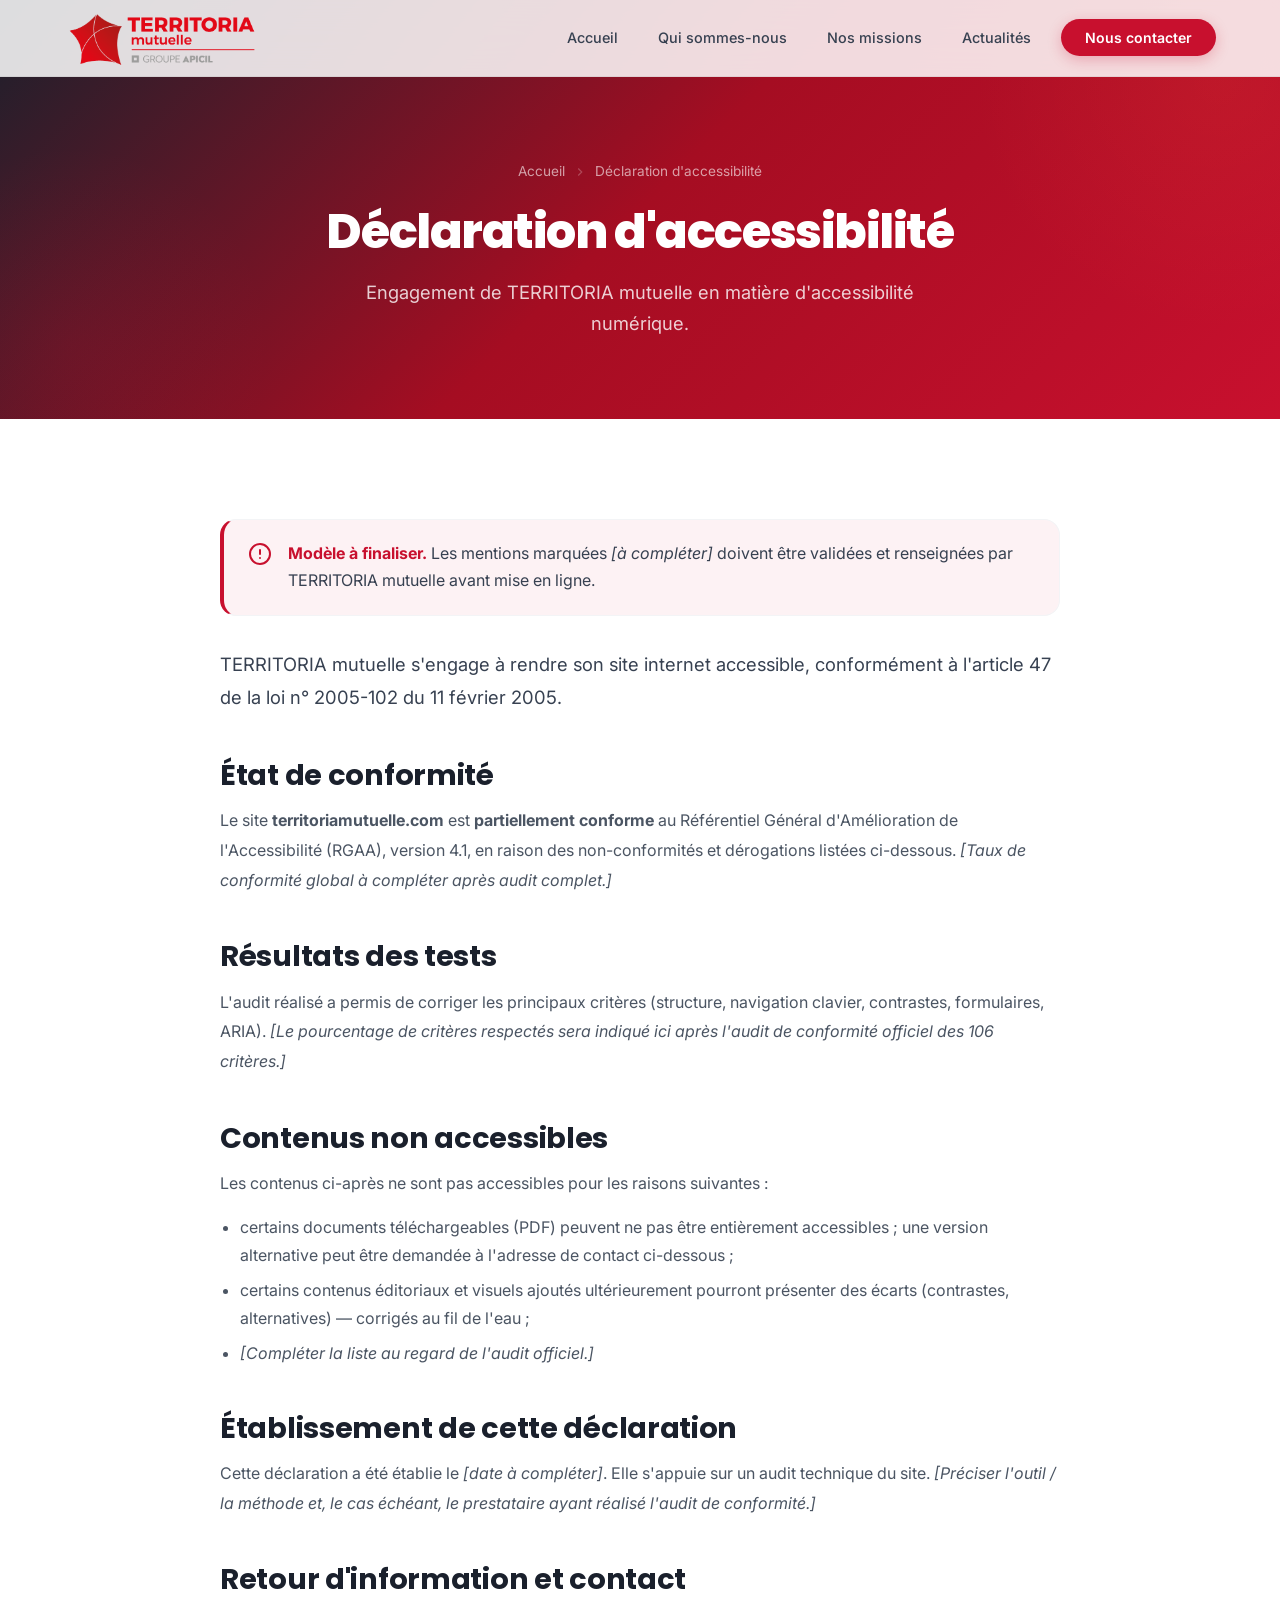
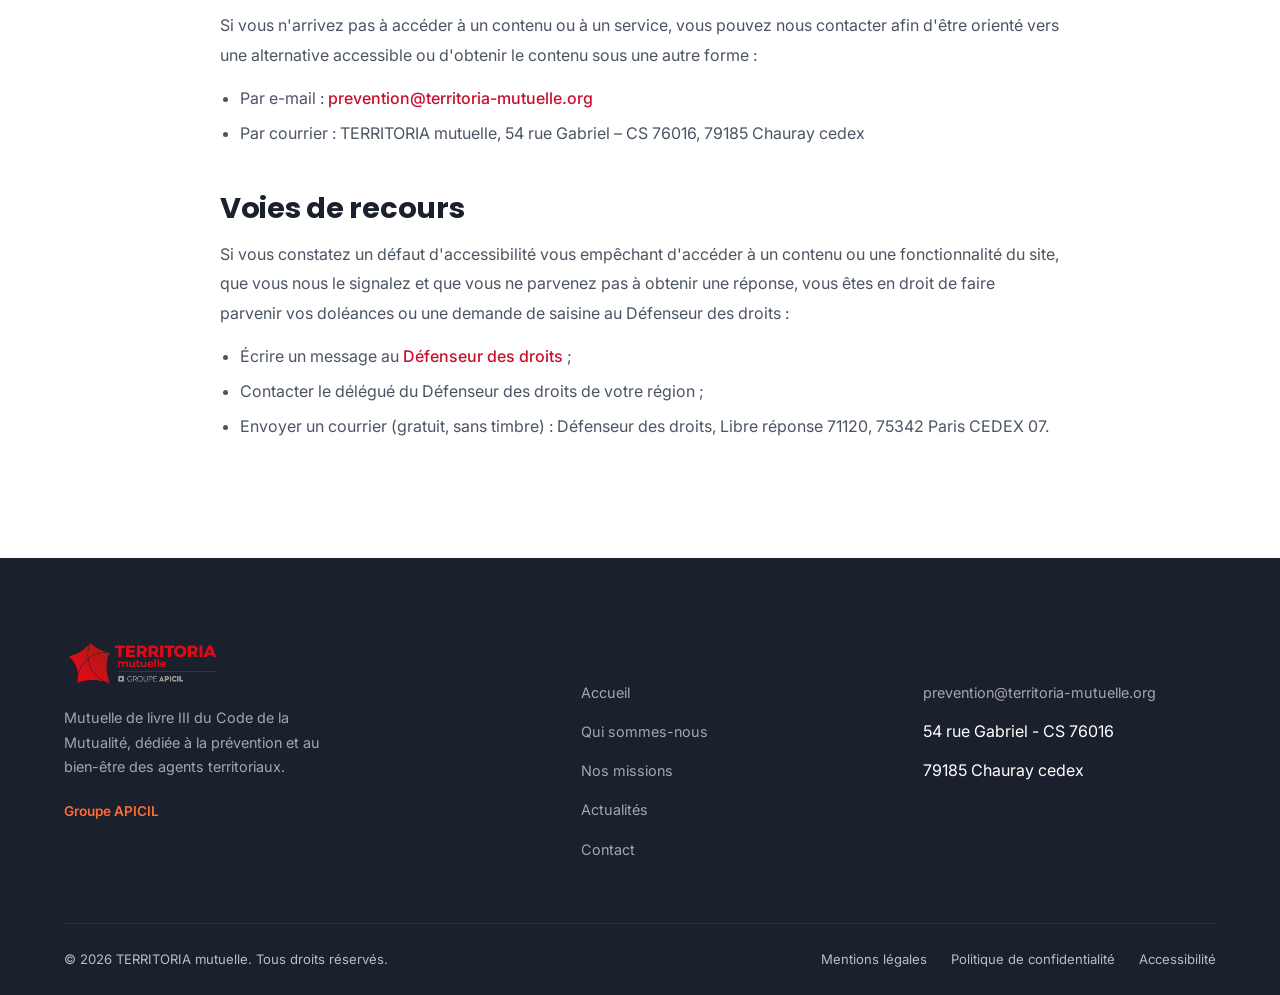
==== accessibilite.html @ b553fe21 "a11y(RGAA): mise en conformité approfondie + pages légales obligatoires - 9.1 : hiérarchie des titre" ====
<!DOCTYPE html>
<html lang="fr">
<head>
    <meta charset="UTF-8">
    <meta name="viewport" content="width=device-width, initial-scale=1.0">
    <title>D&eacute;claration d'accessibilit&eacute; | TERRITORIA mutuelle</title>
    <meta name="description" content="D&eacute;claration d'accessibilit&eacute; RGAA du site TERRITORIA mutuelle.">

    <!-- Favicon -->
    <link rel="icon" type="image/png" href="assets/img/logo.png">

    <!-- Open Graph -->
    <meta property="og:title" content="TERRITORIA mutuelle | Pr&eacute;vention et sant&eacute; pour les collectivit&eacute;s">
    <meta property="og:description" content="Accompagnement des collectivit&eacute;s territoriales en pr&eacute;vention, sant&eacute; au travail et QVCT. Groupe APICIL.">
    <meta property="og:image" content="assets/img/logo.png">
    <meta property="og:type" content="website">
    <meta property="og:locale" content="fr_FR">

    <!-- Canonical -->
    <link rel="canonical" href="https://territoriamutuelle.com/">

    <!-- Fonts -->
    <link rel="preconnect" href="https://fonts.googleapis.com">
    <link rel="preconnect" href="https://fonts.gstatic.com" crossorigin>
    <link href="https://fonts.googleapis.com/css2?family=Inter:wght@400;500;600;700&family=Poppins:wght@600;700;800&display=swap" rel="stylesheet">

    <link rel="stylesheet" href="style.css">
</head>
<body>

    <!-- Skip to content -->
    <a href="#main" class="skip-link">Aller au contenu principal</a>

    <!-- ========== HEADER ========== -->
    <header class="header" id="header">
        <div class="container">
            <a href="index.html" class="logo">
                <img src="assets/img/logo.png" alt="TERRITORIA mutuelle - Groupe APICIL">
            </a>
            <nav class="nav" id="nav" aria-label="Menu principal">
                <ul class="nav-list">
                    <li><a href="index.html" class="nav-link">Accueil</a></li>
                    <li><a href="qui-sommes-nous.html" class="nav-link">Qui sommes-nous</a></li>
                    <li class="nav-dropdown">
                        <a href="nos-missions.html" class="nav-link">Nos missions</a>
                        <ul class="nav-submenu">
                            <li><a href="action-sociale.html">Action sociale</a></li>
                            <li><a href="nos-missions.html#conventions">Convention Impulsion pr&eacute;vention</a></li>
                            <li><a href="promotion-sante.html">Promotion de la sant&eacute; et formation</a></li>
                            <li><a href="reseau-militant.html">R&eacute;seau militant</a></li>
                            <li><a href="promotion-marque.html">Promotion de la marque et partenariats</a></li>
                        </ul>
                    </li>
                    <li><a href="blog.html" class="nav-link">Actualit&eacute;s</a></li>
                    <li><a href="contact.html" class="nav-link btn-nav">Nous contacter</a></li>
                </ul>
            </nav>
            <button class="menu-toggle" id="menuToggle" aria-label="Ouvrir le menu" aria-expanded="false" aria-controls="nav">
                <span></span><span></span><span></span>
            </button>
        </div>
    </header>

    <main id="main">

    <!-- ========== PAGE HERO ========== -->
    <section class="page-hero">
        <div class="container">
            <nav class="breadcrumb" aria-label="Fil d'Ariane"><a href="index.html">Accueil</a> <svg aria-hidden="true" focusable="false" width="14" height="14" viewBox="0 0 24 24" fill="none" stroke="currentColor" stroke-width="2"><polyline points="9 18 15 12 9 6"/></svg> D&eacute;claration d'accessibilit&eacute;</nav>
            <h1>D&eacute;claration d'accessibilit&eacute;</h1>
            <p class="page-hero-subtitle">Engagement de TERRITORIA mutuelle en mati&egrave;re d'accessibilit&eacute; num&eacute;rique.</p>
        </div>
    </section>

    <section class="section section-white">
        <div class="container">
            <div class="prose reveal">
                <div class="info-banner reveal">
                    <svg aria-hidden="true" focusable="false" width="24" height="24" viewBox="0 0 24 24" fill="none" stroke="currentColor" stroke-width="2" stroke-linecap="round" stroke-linejoin="round"><circle cx="12" cy="12" r="10"/><line x1="12" y1="8" x2="12" y2="12"/><line x1="12" y1="16" x2="12.01" y2="16"/></svg>
                    <p><strong>Mod&egrave;le &agrave; finaliser.</strong> Les mentions marqu&eacute;es <em>[&agrave; compl&eacute;ter]</em> doivent &ecirc;tre valid&eacute;es et renseign&eacute;es par TERRITORIA mutuelle avant mise en ligne.</p>
                </div>
                <p class="lead">TERRITORIA mutuelle s'engage &agrave; rendre son site internet accessible, conform&eacute;ment &agrave; l'article 47 de la loi n&deg;&nbsp;2005-102 du 11&nbsp;f&eacute;vrier 2005.</p>

                <div class="prose-section">
                    <h2>&Eacute;tat de conformit&eacute;</h2>
                    <p>Le site <strong>territoriamutuelle.com</strong> est <strong>partiellement conforme</strong> au R&eacute;f&eacute;rentiel G&eacute;n&eacute;ral d'Am&eacute;lioration de l'Accessibilit&eacute; (RGAA), version&nbsp;4.1, en raison des non-conformit&eacute;s et d&eacute;rogations list&eacute;es ci-dessous. <em>[Taux de conformit&eacute; global &agrave; compl&eacute;ter apr&egrave;s audit complet.]</em></p>
                </div>

                <div class="prose-section">
                    <h2>R&eacute;sultats des tests</h2>
                    <p>L'audit r&eacute;alis&eacute; a permis de corriger les principaux crit&egrave;res (structure, navigation clavier, contrastes, formulaires, ARIA). <em>[Le pourcentage de crit&egrave;res respect&eacute;s sera indiqu&eacute; ici apr&egrave;s l'audit de conformit&eacute; officiel des 106 crit&egrave;res.]</em></p>
                </div>

                <div class="prose-section">
                    <h2>Contenus non accessibles</h2>
                    <p>Les contenus ci-apr&egrave;s ne sont pas accessibles pour les raisons suivantes&nbsp;:</p>
                    <ul>
                        <li>certains documents t&eacute;l&eacute;chargeables (PDF) peuvent ne pas &ecirc;tre enti&egrave;rement accessibles ; une version alternative peut &ecirc;tre demand&eacute;e &agrave; l'adresse de contact ci-dessous ;</li>
                        <li>certains contenus &eacute;ditoriaux et visuels ajout&eacute;s ult&eacute;rieurement pourront pr&eacute;senter des &eacute;carts (contrastes, alternatives) &mdash; corrig&eacute;s au fil de l'eau ;</li>
                        <li><em>[Compl&eacute;ter la liste au regard de l'audit officiel.]</em></li>
                    </ul>
                </div>

                <div class="prose-section">
                    <h2>&Eacute;tablissement de cette d&eacute;claration</h2>
                    <p>Cette d&eacute;claration a &eacute;t&eacute; &eacute;tablie le <em>[date &agrave; compl&eacute;ter]</em>. Elle s'appuie sur un audit technique du site. <em>[Pr&eacute;ciser l'outil / la m&eacute;thode et, le cas &eacute;ch&eacute;ant, le prestataire ayant r&eacute;alis&eacute; l'audit de conformit&eacute;.]</em></p>
                </div>

                <div class="prose-section">
                    <h2>Retour d'information et contact</h2>
                    <p>Si vous n'arrivez pas &agrave; acc&eacute;der &agrave; un contenu ou &agrave; un service, vous pouvez nous contacter afin d'&ecirc;tre orient&eacute; vers une alternative accessible ou d'obtenir le contenu sous une autre forme&nbsp;:</p>
                    <ul>
                        <li>Par e-mail&nbsp;: <a href="mailto:prevention@territoria-mutuelle.org">prevention@territoria-mutuelle.org</a></li>
                        <li>Par courrier&nbsp;: TERRITORIA mutuelle, 54 rue Gabriel &ndash; CS 76016, 79185 Chauray cedex</li>
                    </ul>
                </div>

                <div class="prose-section">
                    <h2>Voies de recours</h2>
                    <p>Si vous constatez un d&eacute;faut d'accessibilit&eacute; vous emp&ecirc;chant d'acc&eacute;der &agrave; un contenu ou une fonctionnalit&eacute; du site, que vous nous le signalez et que vous ne parvenez pas &agrave; obtenir une r&eacute;ponse, vous &ecirc;tes en droit de faire parvenir vos dol&eacute;ances ou une demande de saisine au D&eacute;fenseur des droits&nbsp;:</p>
                    <ul>
                        <li>&Eacute;crire un message au <a href="https://formulaire.defenseurdesdroits.fr/" target="_blank" rel="noopener">D&eacute;fenseur des droits</a> ;</li>
                        <li>Contacter le d&eacute;l&eacute;gu&eacute; du D&eacute;fenseur des droits de votre r&eacute;gion ;</li>
                        <li>Envoyer un courrier (gratuit, sans timbre)&nbsp;: D&eacute;fenseur des droits, Libre r&eacute;ponse 71120, 75342 Paris CEDEX 07.</li>
                    </ul>
                </div>
            </div>
        </div>
    </section>

    </main>

    <footer class="footer">
        <div class="container">
            <div class="footer-grid">
                <div class="footer-col">
                    <img src="assets/img/logo.png" alt="TERRITORIA mutuelle" class="footer-logo">
                    <p class="footer-desc">Mutuelle de livre III du Code de la Mutualit&eacute;, d&eacute;di&eacute;e &agrave; la pr&eacute;vention et au bien-&ecirc;tre des agents territoriaux.</p>
                    <p class="footer-group">Groupe APICIL</p>
                </div>
                <div class="footer-col">
                    <h2>Navigation</h2>
                    <ul>
                        <li><a href="index.html">Accueil</a></li>
                        <li><a href="qui-sommes-nous.html">Qui sommes-nous</a></li>
                        <li><a href="nos-missions.html">Nos missions</a></li>
                        <li><a href="blog.html">Actualit&eacute;s</a></li>
                        <li><a href="contact.html">Contact</a></li>
                    </ul>
                </div>
                <div class="footer-col">
                    <h2>Contact</h2>
                    <ul>
                        <li><a href="mailto:prevention@territoria-mutuelle.org">prevention@territoria-mutuelle.org</a></li>
                        <li>54 rue Gabriel - CS 76016</li>
                        <li>79185 Chauray cedex</li>
                    </ul>
                </div>
            </div>
            <div class="footer-bottom">
                <p>&copy; 2026 TERRITORIA mutuelle. Tous droits r&eacute;serv&eacute;s.</p>
                <div class="footer-legal">
                    <a href="mentions-legales.html">Mentions l&eacute;gales</a>
                    <a href="politique-confidentialite.html">Politique de confidentialit&eacute;</a>
                    <a href="accessibilite.html">Accessibilit&eacute;</a>
                </div>
            </div>
        </div>
    </footer>

    <script src="script.js"></script>
</body>
</html>
---- style.css ----
/* ============================================
   TERRITORIA Mutuelle — Premium Design System
   Version 2.0 — Refonte complète
   ============================================ */

/* ---- Reset & Base ---- */
*, *::before, *::after {
  margin: 0;
  padding: 0;
  box-sizing: border-box;
}

:root {
  /* Colors — Warm palette */
  --primary: #C8102E;
  --primary-dark: #A50D22;
  --primary-darker: #7A0A1B;
  --primary-light: #E8384F;
  --primary-glow: rgba(200, 16, 46, 0.15);

  --accent: #FF6B35;
  --accent-light: #FF9A6C;
  --accent-glow: rgba(255, 107, 53, 0.12);

  --teal: #0D9488;
  --teal-light: #5EEAD4;
  --blue: #2563EB;
  --pink: #DB2777;
  --purple: #7C3AED;
  --orange: #F97316;
  --success: #16A34A;

  --navy: #1A202C;
  --navy-light: #2D3748;
  --gray-800: #1F2937;
  --gray-700: #374151;
  --gray-600: #4B5563;
  --gray-500: #6B7280;
  --gray-400: #9CA3AF;
  --gray-300: #D1D5DB;
  --gray-200: #E5E7EB;
  --gray-100: #F3F4F6;
  --gray-50: #F9FAFB;
  --white: #FFFFFF;

  --warm-bg: #FEFCFB;
  --warm-100: #FFF7ED;
  --warm-50: #FFFBF5;

  /* Typography */
  --font-heading: 'Poppins', -apple-system, BlinkMacSystemFont, sans-serif;
  --font-body: 'Inter', -apple-system, BlinkMacSystemFont, 'Segoe UI', sans-serif;

  /* Shadows — Layered for depth */
  --shadow-xs: 0 1px 2px rgba(0,0,0,0.05);
  --shadow-sm: 0 1px 3px rgba(0,0,0,0.06), 0 1px 2px rgba(0,0,0,0.04);
  --shadow-md: 0 4px 6px -1px rgba(0,0,0,0.07), 0 2px 4px -1px rgba(0,0,0,0.04);
  --shadow-lg: 0 10px 15px -3px rgba(0,0,0,0.08), 0 4px 6px -2px rgba(0,0,0,0.04);
  --shadow-xl: 0 20px 25px -5px rgba(0,0,0,0.08), 0 10px 10px -5px rgba(0,0,0,0.03);
  --shadow-2xl: 0 25px 50px -12px rgba(0,0,0,0.15);
  --shadow-red: 0 4px 14px rgba(200,16,46,0.25);
  --shadow-red-lg: 0 10px 30px rgba(200,16,46,0.3);

  /* Borders */
  --radius-sm: 8px;
  --radius-md: 12px;
  --radius-lg: 16px;
  --radius-xl: 24px;
  --radius-2xl: 32px;
  --radius-full: 9999px;

  /* Transitions */
  --ease: cubic-bezier(0.4, 0, 0.2, 1);
  --ease-spring: cubic-bezier(0.34, 1.56, 0.64, 1);
  --duration-fast: 150ms;
  --duration: 250ms;
  --duration-slow: 400ms;
  --transition: 250ms cubic-bezier(0.4, 0, 0.2, 1);
}

html {
  scroll-behavior: smooth;
  scroll-padding-top: 80px;
}

body {
  font-family: var(--font-body);
  font-size: 16px;
  line-height: 1.7;
  color: var(--navy);
  background: var(--white);
  -webkit-font-smoothing: antialiased;
  -moz-osx-font-smoothing: grayscale;
  overflow-x: hidden;
}

img {
  max-width: 100%;
  height: auto;
  display: block;
}

a {
  color: inherit;
  text-decoration: none;
}

/* ---- Accessibility ---- */
.skip-link {
  position: absolute;
  top: -100%;
  left: 16px;
  z-index: 9999;
  padding: 12px 24px;
  background: var(--primary);
  color: var(--white);
  border-radius: var(--radius-sm);
  font-weight: 600;
  font-size: 0.9rem;
  transition: top var(--duration);
}

.skip-link:focus {
  top: 16px;
}

/* ---- Container ---- */
.container {
  max-width: 1200px;
  margin: 0 auto;
  padding: 0 24px;
}

.container-narrow {
  max-width: 800px;
  margin: 0 auto;
  padding: 0 24px;
}

.container-wide {
  max-width: 1400px;
  margin: 0 auto;
  padding: 0 24px;
}

/* ---- Typography ---- */
h1, h2, h3, h4, h5, h6 {
  font-family: var(--font-heading);
  font-weight: 700;
  line-height: 1.2;
  letter-spacing: -0.02em;
  color: var(--navy);
}

p { line-height: 1.75; }

.text-primary { color: var(--primary); }
.text-accent { color: var(--accent); }
.text-center { text-align: center; }
.text-gradient {
  background: linear-gradient(135deg, var(--primary) 0%, var(--accent) 100%);
  -webkit-background-clip: text;
  -webkit-text-fill-color: transparent;
  background-clip: text;
}

/* ============================================
   HEADER — Glassmorphism
   ============================================ */
.header {
  position: fixed;
  top: 0;
  left: 0;
  width: 100%;
  z-index: 100;
  background: rgba(255,255,255,0.85);
  backdrop-filter: blur(20px);
  -webkit-backdrop-filter: blur(20px);
  border-bottom: 1px solid rgba(0,0,0,0.06);
  transition: all var(--duration);
}

.header.scrolled {
  background: rgba(255,255,255,0.95);
  box-shadow: var(--shadow-md);
}

.header .container {
  display: flex;
  align-items: center;
  justify-content: space-between;
  height: 76px;
}

.header .logo {
  display: flex;
  align-items: center;
  flex-shrink: 0;
}

.header .logo img {
  height: 60px;
  width: auto;
  transition: transform var(--duration);
}

.header .logo:hover img {
  transform: scale(1.03);
}

.header .nav-list {
  display: flex;
  align-items: center;
  gap: 4px;
  list-style: none;
}

.header .nav-link {
  font-family: var(--font-body);
  font-size: 0.9rem;
  font-weight: 500;
  color: var(--gray-700);
  padding: 8px 18px;
  border-radius: var(--radius-sm);
  transition: all var(--duration);
  position: relative;
}

.header .nav-link:hover {
  background: var(--gray-50);
  color: var(--primary);
}

.header .nav-link.active {
  color: var(--primary);
  font-weight: 600;
}

.header .nav-link.active::after {
  content: '';
  position: absolute;
  bottom: 0;
  left: 50%;
  transform: translateX(-50%);
  width: 24px;
  height: 3px;
  background: var(--primary);
  border-radius: 3px;
}

.header .btn-nav {
  background: var(--primary);
  color: var(--white) !important;
  padding: 10px 24px;
  border-radius: var(--radius-full);
  font-weight: 600;
  font-size: 0.88rem;
  margin-left: 8px;
  transition: all var(--duration);
  box-shadow: var(--shadow-red);
}

.header .btn-nav:hover {
  background: var(--primary-dark);
  transform: translateY(-1px);
  box-shadow: var(--shadow-red-lg);
}

.header .btn-nav.active {
  background: var(--primary-dark);
}

.header .btn-nav::after {
  display: none !important;
}

/* Sous-menu déroulant "Nos missions" */
.nav-dropdown { position: relative; }

.nav-submenu {
  position: absolute;
  top: 100%;
  left: 50%;
  transform: translateX(-50%) translateY(10px);
  min-width: 280px;
  background: var(--white);
  border: 1px solid var(--gray-100);
  border-radius: var(--radius-lg);
  box-shadow: var(--shadow-lg);
  padding: 10px;
  list-style: none;
  opacity: 0;
  visibility: hidden;
  transition: opacity var(--duration), transform var(--duration), visibility var(--duration);
  z-index: 200;
}

.nav-dropdown::after {
  /* zone tampon pour éviter la fermeture au survol */
  content: '';
  position: absolute;
  top: 100%;
  left: 0;
  width: 100%;
  height: 16px;
}

.nav-dropdown:hover .nav-submenu,
.nav-dropdown:focus-within .nav-submenu {
  opacity: 1;
  visibility: visible;
  transform: translateX(-50%) translateY(6px);
}

.nav-submenu li { margin: 0; }

.nav-submenu a {
  display: block;
  padding: 11px 16px;
  border-radius: var(--radius-sm);
  font-size: 0.9rem;
  font-weight: 500;
  color: var(--gray-700);
  white-space: nowrap;
  transition: all var(--duration);
}

.nav-submenu a:hover {
  background: var(--gray-50);
  color: var(--primary);
}

/* Burger Menu */
.header .menu-toggle {
  display: none;
  flex-direction: column;
  justify-content: center;
  gap: 6px;
  width: 44px;
  height: 44px;
  background: none;
  border: none;
  cursor: pointer;
  padding: 10px;
  border-radius: var(--radius-sm);
  transition: background var(--duration);
  z-index: 110;
}

.header .menu-toggle:hover {
  background: var(--gray-50);
}

.header .menu-toggle span {
  display: block;
  width: 22px;
  height: 2px;
  background: var(--navy);
  border-radius: 2px;
  transition: all 300ms var(--ease);
  transform-origin: center;
}

.header .menu-toggle.open span:nth-child(1) {
  transform: translateY(8px) rotate(45deg);
}

.header .menu-toggle.open span:nth-child(2) {
  opacity: 0;
  transform: scaleX(0);
}

.header .menu-toggle.open span:nth-child(3) {
  transform: translateY(-8px) rotate(-45deg);
}

/* ============================================
   HERO — Premium with depth
   ============================================ */
.hero {
  position: relative;
  min-height: 100vh;
  display: flex;
  align-items: center;
  justify-content: center;
  overflow: hidden;
  background: var(--navy);
}

.hero-bg {
  position: absolute;
  inset: 0;
  z-index: 0;
}

.hero-bg img {
  width: 100%;
  height: 100%;
  object-fit: cover;
  opacity: 0.35;
}

.hero-overlay {
  position: absolute;
  inset: 0;
  background: linear-gradient(135deg,
    rgba(26,32,44,0.94) 0%,
    rgba(122,10,27,0.86) 50%,
    rgba(200,16,46,0.80) 100%);
  z-index: 1;
}

/* Grain texture */
.hero::after {
  content: '';
  position: absolute;
  inset: 0;
  z-index: 2;
  opacity: 0.03;
  background-image: url("data:image/svg+xml,%3Csvg viewBox='0 0 256 256' xmlns='http://www.w3.org/2000/svg'%3E%3Cfilter id='noise'%3E%3CfeTurbulence type='fractalNoise' baseFrequency='0.9' numOctaves='4' stitchTiles='stitch'/%3E%3C/filter%3E%3Crect width='100%25' height='100%25' filter='url(%23noise)'/%3E%3C/svg%3E");
  pointer-events: none;
}

/* Floating shapes */
.hero-shape {
  position: absolute;
  border-radius: 50%;
  pointer-events: none;
  z-index: 1;
}

.hero-shape-1 {
  top: 10%;
  right: 5%;
  width: 400px;
  height: 400px;
  background: radial-gradient(circle, rgba(255,107,53,0.12) 0%, transparent 70%);
  animation: float-slow 8s ease-in-out infinite;
}

.hero-shape-2 {
  bottom: 10%;
  left: -5%;
  width: 500px;
  height: 500px;
  background: radial-gradient(circle, rgba(200,16,46,0.1) 0%, transparent 70%);
  animation: float-slow 10s ease-in-out infinite reverse;
}

@keyframes float-slow {
  0%, 100% { transform: translate(0, 0); }
  50% { transform: translate(20px, -20px); }
}

.hero-content {
  position: relative;
  z-index: 3;
  max-width: 850px;
  text-align: center;
  padding: 140px 24px 100px;
  color: var(--white);
}

.hero-badge {
  display: inline-flex;
  align-items: center;
  gap: 8px;
  padding: 8px 20px;
  background: rgba(255,255,255,0.08);
  border: 1px solid rgba(255,255,255,0.15);
  border-radius: var(--radius-full);
  font-size: 0.85rem;
  font-weight: 500;
  letter-spacing: 0.02em;
  margin-bottom: 32px;
  backdrop-filter: blur(8px);
  animation: fadeInDown 0.8s ease 0.2s both;
}

.hero-badge-dot {
  width: 8px;
  height: 8px;
  background: var(--accent);
  border-radius: 50%;
  animation: pulse-dot 2s ease-in-out infinite;
}

@keyframes pulse-dot {
  0%, 100% { opacity: 1; transform: scale(1); }
  50% { opacity: 0.5; transform: scale(1.3); }
}

.hero-title {
  font-family: var(--font-heading);
  font-size: clamp(2.4rem, 5.8vw, 3.7rem);
  font-weight: 800;
  line-height: 1.12;
  margin-bottom: 24px;
  letter-spacing: -0.03em;
  color: var(--white);
  text-shadow: 0 2px 24px rgba(0,0,0,0.45);
  animation: fadeInUp 0.8s ease 0.4s both;
}

.hero-title .highlight {
  background: linear-gradient(135deg, var(--accent) 0%, var(--accent-light) 100%);
  -webkit-background-clip: text;
  -webkit-text-fill-color: transparent;
  background-clip: text;
  /* halo de lisibilit&eacute; pour le texte en d&eacute;grad&eacute; sur fond clair */
  filter: drop-shadow(0 2px 14px rgba(0,0,0,0.4));
}

.hero-subtitle {
  font-size: clamp(1rem, 2vw, 1.2rem);
  line-height: 1.8;
  opacity: 0.85;
  max-width: 640px;
  margin: 0 auto 40px;
  font-weight: 400;
  animation: fadeInUp 0.8s ease 0.6s both;
}

.hero-ctas {
  display: flex;
  gap: 16px;
  justify-content: center;
  flex-wrap: wrap;
  animation: fadeInUp 0.8s ease 0.8s both;
}

.hero-scroll {
  position: absolute;
  bottom: 32px;
  left: 50%;
  transform: translateX(-50%);
  z-index: 3;
  display: flex;
  flex-direction: column;
  align-items: center;
  gap: 8px;
  color: rgba(255,255,255,0.4);
  font-size: 0.75rem;
  font-weight: 500;
  letter-spacing: 0.1em;
  text-transform: uppercase;
  animation: fadeInUp 0.8s ease 1.2s both;
}

.hero-scroll-line {
  width: 1px;
  height: 40px;
  background: linear-gradient(to bottom, rgba(255,255,255,0.4), transparent);
  animation: scroll-line 2s ease-in-out infinite;
}

@keyframes scroll-line {
  0% { transform: scaleY(0); transform-origin: top; }
  50% { transform: scaleY(1); transform-origin: top; }
  51% { transform-origin: bottom; }
  100% { transform: scaleY(0); transform-origin: bottom; }
}

/* Entry animations */
@keyframes fadeInUp {
  from { opacity: 0; transform: translateY(30px); }
  to { opacity: 1; transform: translateY(0); }
}

@keyframes fadeInDown {
  from { opacity: 0; transform: translateY(-20px); }
  to { opacity: 1; transform: translateY(0); }
}

/* ============================================
   BUTTONS — Premium
   ============================================ */
.btn {
  display: inline-flex;
  align-items: center;
  justify-content: center;
  gap: 8px;
  padding: 14px 32px;
  font-family: var(--font-body);
  font-size: 0.95rem;
  font-weight: 600;
  border-radius: var(--radius-full);
  border: 2px solid transparent;
  cursor: pointer;
  transition: all var(--duration) var(--ease);
  white-space: nowrap;
  text-decoration: none;
  position: relative;
  overflow: hidden;
}

.btn-primary {
  background: var(--primary);
  color: var(--white);
  border-color: var(--primary);
  box-shadow: var(--shadow-red);
}

.btn-primary:hover {
  background: var(--primary-dark);
  border-color: var(--primary-dark);
  transform: translateY(-2px);
  box-shadow: var(--shadow-red-lg);
}

.btn-white {
  background: var(--white);
  color: var(--primary);
  border-color: var(--white);
}

.btn-white:hover {
  background: var(--gray-50);
  transform: translateY(-2px);
  box-shadow: var(--shadow-xl);
}

.btn-outline-white {
  background: transparent;
  color: var(--white);
  border-color: rgba(255,255,255,0.3);
}

.btn-outline-white:hover {
  background: rgba(255,255,255,0.1);
  border-color: rgba(255,255,255,0.6);
  transform: translateY(-2px);
}

.btn-outline {
  background: transparent;
  color: var(--gray-700);
  border-color: var(--gray-300);
}

.btn-outline:hover {
  border-color: var(--primary);
  color: var(--primary);
  background: rgba(200,16,46,0.04);
}

.btn-lg {
  padding: 16px 36px;
  font-size: 1rem;
}

.btn-sm {
  padding: 10px 22px;
  font-size: 0.85rem;
}

.btn-icon {
  width: 20px;
  height: 20px;
  transition: transform var(--duration);
}

.btn:hover .btn-icon {
  transform: translateX(3px);
}

/* ============================================
   SECTIONS — Base
   ============================================ */
.section {
  padding: 100px 0;
}

.section-sm { padding: 72px 0; }
.section-lg { padding: 120px 0; }

.section-white { background: var(--white); }
.section-light { background: var(--gray-50); }
.section-warm { background: var(--warm-50); }
.section-dark {
  background: linear-gradient(135deg, var(--navy) 0%, var(--gray-800) 100%);
  color: var(--white);
}

.section-header {
  text-align: center;
  max-width: 700px;
  margin: 0 auto 64px;
}

.section-tag {
  display: inline-flex;
  align-items: center;
  gap: 6px;
  padding: 6px 18px;
  background: rgba(200,16,46,0.06);
  color: var(--primary);
  font-family: var(--font-body);
  font-size: 0.8rem;
  font-weight: 600;
  letter-spacing: 0.06em;
  text-transform: uppercase;
  border-radius: var(--radius-full);
  margin-bottom: 16px;
}

.section-tag-light {
  background: rgba(255,255,255,0.1);
  color: rgba(255,255,255,0.9);
}

.section-title {
  font-size: clamp(1.75rem, 4vw, 2.5rem);
  font-weight: 700;
  letter-spacing: -0.02em;
  margin-bottom: 16px;
}

.section-title-light { color: var(--white); }

.section-subtitle {
  font-size: 1.1rem;
  color: var(--gray-500);
  line-height: 1.75;
  font-weight: 400;
}

.section-subtitle-light { color: rgba(255,255,255,0.7); }

/* ============================================
   STATS BAR — Animated Counters
   ============================================ */
.stats-section {
  position: relative;
  z-index: 10;
  margin-top: -60px;
}

.stats-container {
  background: var(--white);
  border-radius: var(--radius-xl);
  padding: 48px 40px;
  box-shadow: var(--shadow-2xl);
  border: 1px solid var(--gray-100);
}

.stats-grid {
  display: grid;
  grid-template-columns: repeat(4, 1fr);
  gap: 32px;
}

.stat-item {
  text-align: center;
  position: relative;
}

.stat-item:not(:last-child)::after {
  content: '';
  position: absolute;
  right: -16px;
  top: 50%;
  transform: translateY(-50%);
  width: 1px;
  height: 60%;
  background: var(--gray-200);
}

.stat-number {
  font-family: var(--font-heading);
  font-size: clamp(2rem, 3.5vw, 2.8rem);
  font-weight: 800;
  color: var(--primary);
  letter-spacing: -0.03em;
  line-height: 1;
  margin-bottom: 8px;
}

.stat-label {
  font-size: 0.88rem;
  color: var(--gray-500);
  font-weight: 500;
  line-height: 1.4;
}

/* ============================================
   FEATURE CARDS — Axes d'action
   ============================================ */
.cards-grid {
  display: grid;
  grid-template-columns: repeat(3, 1fr);
  gap: 24px;
}

.cards-grid-5 {
  grid-template-columns: repeat(3, 1fr);
}

.feature-card {
  background: var(--white);
  border: 1px solid var(--gray-100);
  border-radius: var(--radius-lg);
  padding: 38px 30px 30px;
  transition: transform var(--duration-slow) var(--ease),
              box-shadow var(--duration-slow) var(--ease),
              border-color var(--duration-slow);
  cursor: default;
  position: relative;
  overflow: hidden;
  display: flex;
  flex-direction: column;
}

/* Top accent bar (brand red) — grows on hover */
.feature-card::before {
  content: '';
  position: absolute;
  top: 0;
  left: 0;
  height: 3px;
  width: 0;
  background: linear-gradient(90deg, var(--primary) 0%, var(--accent) 100%);
  transition: width var(--duration-slow) var(--ease);
  z-index: 2;
}

/* Large editorial index watermark (01–05) */
.feature-card::after {
  content: attr(data-index);
  position: absolute;
  top: 14px;
  right: 22px;
  font-family: var(--font-heading);
  font-size: 3.6rem;
  font-weight: 800;
  line-height: 1;
  letter-spacing: -0.04em;
  color: var(--gray-100);
  transition: color var(--duration-slow);
  pointer-events: none;
  z-index: 0;
}

.feature-card > * { position: relative; z-index: 1; }

.feature-card:hover {
  transform: translateY(-6px);
  box-shadow: var(--shadow-xl);
  border-color: rgba(200,16,46,0.18);
}

.feature-card:hover::before { width: 100%; }
.feature-card:hover::after { color: rgba(200,16,46,0.07); }

.feature-card-icon {
  width: 54px;
  height: 54px;
  display: flex;
  align-items: center;
  justify-content: center;
  border-radius: 14px;
  margin-bottom: 22px;
  background: rgba(200,16,46,0.08);
  color: var(--primary);
  transition: background var(--duration), color var(--duration), transform var(--duration);
}

.feature-card:hover .feature-card-icon {
  background: var(--primary);
  color: var(--white);
  transform: translateY(-2px);
}

.feature-card h3 {
  font-size: 1.12rem;
  font-weight: 700;
  margin-bottom: 10px;
  color: var(--navy);
}

.feature-card p {
  font-size: 0.92rem;
  color: var(--gray-500);
  line-height: 1.65;
  margin-bottom: 18px;
  flex-grow: 1;
}

.feature-card-link {
  display: inline-flex;
  align-items: center;
  gap: 6px;
  font-size: 0.88rem;
  font-weight: 600;
  color: var(--primary);
  margin-top: auto;
  transition: gap var(--duration), color var(--duration);
}

.feature-card-link:hover {
  gap: 12px;
  color: var(--primary-dark);
}

/* ============================================
   ABOUT SECTION — Split Layout
   ============================================ */
.about-split {
  display: grid;
  grid-template-columns: 1fr 1fr;
  gap: 64px;
  align-items: center;
}

.about-content h2 {
  font-size: clamp(1.5rem, 3vw, 2rem);
  margin-bottom: 20px;
}

.about-content p {
  font-size: 1.02rem;
  color: var(--gray-600);
  line-height: 1.8;
  margin-bottom: 16px;
}

.about-link {
  display: inline-flex;
  align-items: center;
  gap: 6px;
  margin-top: 8px;
  font-weight: 600;
  color: var(--primary);
  transition: gap var(--duration), color var(--duration);
}

.about-link:hover {
  color: var(--primary-dark);
  gap: 12px;
}

.about-features {
  display: grid;
  grid-template-columns: 1fr 1fr;
  gap: 20px;
  margin-top: 32px;
}

.about-feature {
  display: flex;
  align-items: flex-start;
  gap: 12px;
}

.about-feature-icon {
  flex-shrink: 0;
  width: 40px;
  height: 40px;
  background: rgba(200,16,46,0.08);
  color: var(--primary);
  border-radius: var(--radius-sm);
  display: flex;
  align-items: center;
  justify-content: center;
}

.about-feature h4 {
  font-size: 0.92rem;
  font-weight: 700;
  margin-bottom: 4px;
}

.about-feature p {
  font-size: 0.82rem;
  color: var(--gray-500);
  line-height: 1.5;
  margin-bottom: 0;
}

.about-image {
  position: relative;
  border-radius: var(--radius-xl);
  overflow: hidden;
  box-shadow: var(--shadow-2xl);
}

.about-image img {
  width: 100%;
  height: 480px;
  object-fit: cover;
}

.about-image::after {
  content: '';
  position: absolute;
  inset: 0;
  background: linear-gradient(135deg, rgba(200,16,46,0.1) 0%, transparent 60%);
  pointer-events: none;
}

/* Floating stat card on image */
.about-float-card {
  position: absolute;
  bottom: 24px;
  left: 24px;
  background: rgba(255,255,255,0.95);
  backdrop-filter: blur(12px);
  border-radius: var(--radius-md);
  padding: 20px 24px;
  box-shadow: var(--shadow-lg);
  display: flex;
  align-items: center;
  gap: 16px;
}

.about-float-card .stat-number {
  font-size: 1.8rem;
  margin-bottom: 0;
}

.about-float-card .stat-label {
  font-size: 0.82rem;
}

/* ============================================
   VALUES — Pourquoi nous
   ============================================ */
.values-grid {
  display: grid;
  grid-template-columns: repeat(4, 1fr);
  gap: 24px;
}

.value-card {
  text-align: center;
  padding: 40px 24px;
  background: var(--white);
  border-radius: var(--radius-lg);
  border: 1px solid var(--gray-100);
  transition: all var(--duration-slow) var(--ease);
  position: relative;
}

.value-card::before {
  content: '';
  position: absolute;
  inset: 0;
  border-radius: var(--radius-lg);
  background: linear-gradient(135deg, var(--primary-glow) 0%, transparent 100%);
  opacity: 0;
  transition: opacity var(--duration-slow);
}

.value-card:hover {
  transform: translateY(-6px);
  box-shadow: var(--shadow-xl);
  border-color: transparent;
}

.value-card:hover::before {
  opacity: 1;
}

.value-card-icon {
  position: relative;
  width: 64px;
  height: 64px;
  background: var(--gray-50);
  border-radius: var(--radius-md);
  display: flex;
  align-items: center;
  justify-content: center;
  margin: 0 auto 20px;
  color: var(--primary);
  transition: all var(--duration-slow);
}

.value-card:hover .value-card-icon {
  background: var(--primary);
  color: var(--white);
  transform: scale(1.1) rotate(-5deg);
}

.value-card h3 {
  position: relative;
  font-size: 1.1rem;
  font-weight: 700;
  margin-bottom: 10px;
}

.value-card p {
  position: relative;
  font-size: 0.9rem;
  color: var(--gray-500);
  line-height: 1.65;
}

/* ============================================
   TESTIMONIALS
   ============================================ */
.testimonials-grid {
  display: grid;
  grid-template-columns: repeat(3, 1fr);
  gap: 28px;
}

.testimonial-card {
  background: var(--white);
  border-radius: var(--radius-lg);
  padding: 36px;
  box-shadow: var(--shadow-md);
  border: 1px solid var(--gray-100);
  position: relative;
  transition: all var(--duration-slow);
}

.testimonial-card:hover {
  transform: translateY(-4px);
  box-shadow: var(--shadow-xl);
}

.testimonial-card::before {
  content: '\201C';
  position: absolute;
  top: 20px;
  right: 24px;
  font-size: 4rem;
  color: var(--primary);
  opacity: 0.08;
  font-family: Georgia, serif;
  line-height: 1;
}

.testimonial-stars {
  display: flex;
  gap: 2px;
  margin-bottom: 16px;
  color: #FBBF24;
}

.testimonial-text {
  font-size: 0.95rem;
  color: var(--gray-600);
  line-height: 1.75;
  margin-bottom: 24px;
  font-style: italic;
}

.testimonial-author {
  display: flex;
  align-items: center;
  gap: 12px;
}

.testimonial-avatar {
  width: 48px;
  height: 48px;
  border-radius: 50%;
  background: linear-gradient(135deg, var(--primary-glow), var(--accent-glow));
  display: flex;
  align-items: center;
  justify-content: center;
  font-weight: 700;
  font-size: 1rem;
  color: var(--primary);
}

.testimonial-name {
  font-weight: 700;
  font-size: 0.92rem;
  color: var(--navy);
}

.testimonial-role {
  font-size: 0.82rem;
  color: var(--gray-500);
}

/* ============================================
   PARTNERS
   ============================================ */
.partners-row {
  display: flex;
  align-items: center;
  justify-content: center;
  gap: 48px;
  flex-wrap: wrap;
  padding: 40px 0;
}

.partner-logo {
  height: 40px;
  opacity: 0.35;
  filter: grayscale(100%);
  transition: all var(--duration);
}

.partner-logo:hover {
  opacity: 0.7;
  filter: grayscale(0%);
}

/* ============================================
   CTA BANNER — Premium
   ============================================ */
.cta-banner {
  background: linear-gradient(135deg, var(--primary) 0%, var(--primary-darker) 60%, var(--navy) 100%);
  padding: 80px 0;
  text-align: center;
  position: relative;
  overflow: hidden;
}

.cta-banner::before {
  content: '';
  position: absolute;
  top: -50%;
  right: -20%;
  width: 600px;
  height: 600px;
  background: radial-gradient(circle, rgba(255,107,53,0.15) 0%, transparent 70%);
  border-radius: 50%;
  pointer-events: none;
}

.cta-banner::after {
  content: '';
  position: absolute;
  bottom: -30%;
  left: -10%;
  width: 400px;
  height: 400px;
  background: radial-gradient(circle, rgba(255,255,255,0.04) 0%, transparent 70%);
  border-radius: 50%;
  pointer-events: none;
}

.cta-banner h2 {
  font-size: clamp(1.4rem, 3.5vw, 2rem);
  font-weight: 700;
  color: var(--white);
  margin-bottom: 16px;
  position: relative;
  z-index: 1;
}

.cta-banner p {
  font-size: 1.1rem;
  color: rgba(255,255,255,0.8);
  margin-bottom: 32px;
  max-width: 600px;
  margin-left: auto;
  margin-right: auto;
  position: relative;
  z-index: 1;
  line-height: 1.7;
}

.cta-banner .btn {
  position: relative;
  z-index: 1;
}

/* ============================================
   FOOTER — Rich Premium
   ============================================ */
.footer {
  background: var(--navy);
  color: var(--white);
  padding: 80px 0 0;
}

.footer-grid {
  display: grid;
  grid-template-columns: 1.6fr 1fr 1fr;
  gap: 48px;
  padding-bottom: 48px;
  border-bottom: 1px solid rgba(255,255,255,0.08);
}

.footer-logo {
  height: 48px;
  width: auto;
  margin-bottom: 20px;
}

.footer-desc {
  font-size: 0.9rem;
  opacity: 0.6;
  line-height: 1.7;
  margin-bottom: 20px;
  max-width: 280px;
}

.footer-group {
  font-size: 0.85rem;
  color: var(--accent);
  font-weight: 600;
}

.footer-socials {
  display: flex;
  gap: 10px;
  margin-top: 20px;
}

.footer-social-link {
  width: 40px;
  height: 40px;
  display: flex;
  align-items: center;
  justify-content: center;
  border-radius: 50%;
  background: rgba(255,255,255,0.06);
  color: rgba(255,255,255,0.5);
  transition: all var(--duration);
}

.footer-social-link:hover {
  background: var(--primary);
  color: var(--white);
  transform: translateY(-3px);
}

.footer-col h2 {
  font-family: var(--font-heading);
  font-size: 0.85rem;
  font-weight: 700;
  text-transform: uppercase;
  letter-spacing: 0.08em;
  opacity: 0.4;
  margin-bottom: 24px;
}

.footer-col ul {
  list-style: none;
}

.footer-col li {
  margin-bottom: 12px;
}

.footer-col a {
  font-size: 0.9rem;
  opacity: 0.6;
  transition: all var(--duration);
}

.footer-col a:hover {
  opacity: 1;
  color: var(--accent);
  padding-left: 4px;
}

.footer-newsletter {
  margin-top: 4px;
}

.footer-newsletter p {
  font-size: 0.88rem;
  opacity: 0.6;
  line-height: 1.6;
  margin-bottom: 16px;
}

.footer-newsletter-form {
  display: flex;
  gap: 8px;
}

.footer-newsletter-input {
  flex: 1;
  padding: 10px 16px;
  background: rgba(255,255,255,0.06);
  border: 1px solid rgba(255,255,255,0.12);
  border-radius: var(--radius-sm);
  color: var(--white);
  font-family: var(--font-body);
  font-size: 0.88rem;
  outline: none;
  transition: all var(--duration);
}

.footer-newsletter-input::placeholder {
  color: rgba(255,255,255,0.3);
}

.footer-newsletter-input:focus {
  border-color: var(--primary);
  background: rgba(255,255,255,0.1);
}

.footer-newsletter-btn {
  padding: 10px 20px;
  background: var(--primary);
  color: var(--white);
  border: none;
  border-radius: var(--radius-sm);
  font-family: var(--font-body);
  font-weight: 600;
  font-size: 0.85rem;
  cursor: pointer;
  transition: all var(--duration);
  white-space: nowrap;
}

.footer-newsletter-btn:hover {
  background: var(--primary-light);
  transform: translateY(-1px);
}

.footer-bottom {
  display: flex;
  align-items: center;
  justify-content: space-between;
  padding: 24px 0;
  flex-wrap: wrap;
  gap: 16px;
}

.footer-bottom p {
  font-size: 0.82rem;
  opacity: 0.7;
}

.footer-legal {
  display: flex;
  gap: 24px;
}

.footer-legal a {
  font-size: 0.82rem;
  opacity: 0.7;
  transition: opacity var(--duration);
}

.footer-legal a:hover {
  opacity: 1;
}

/* ============================================
   PAGE HERO — Inner pages
   ============================================ */
.page-hero {
  padding: 160px 0 80px;
  background: linear-gradient(135deg, var(--navy) 0%, var(--primary-dark) 50%, var(--primary) 100%);
  color: var(--white);
  text-align: center;
  position: relative;
  overflow: hidden;
}

.page-hero::before {
  content: '';
  position: absolute;
  top: -40%;
  right: -15%;
  width: 500px;
  height: 500px;
  background: radial-gradient(circle, rgba(255,107,53,0.1) 0%, transparent 70%);
  border-radius: 50%;
  pointer-events: none;
}

.page-hero::after {
  content: '';
  position: absolute;
  bottom: -30%;
  left: -10%;
  width: 400px;
  height: 400px;
  background: radial-gradient(circle, rgba(200,16,46,0.12) 0%, transparent 70%);
  border-radius: 50%;
  pointer-events: none;
}

.page-hero .breadcrumb {
  display: flex;
  align-items: center;
  justify-content: center;
  gap: 8px;
  font-size: 0.85rem;
  opacity: 0.6;
  margin-bottom: 20px;
  position: relative;
  z-index: 1;
}

.page-hero .breadcrumb a:hover {
  opacity: 1;
  text-decoration: underline;
}

.page-hero .breadcrumb svg {
  width: 14px;
  height: 14px;
  opacity: 0.4;
}

.page-hero h1 {
  font-size: clamp(2rem, 5vw, 3rem);
  font-weight: 800;
  color: var(--white);
  margin-bottom: 16px;
  position: relative;
  z-index: 1;
  letter-spacing: -0.03em;
}

.page-hero p,
.page-hero-subtitle {
  font-size: 1.15rem;
  opacity: 0.8;
  max-width: 600px;
  margin: 0 auto;
  position: relative;
  z-index: 1;
  font-weight: 400;
  line-height: 1.7;
}

/* ============================================
   ABOUT / IDENTITY (inner page)
   ============================================ */
.about-grid {
  display: grid;
  grid-template-columns: 1.2fr 0.8fr;
  gap: 48px;
  align-items: start;
}

.about-text p {
  font-size: 1.02rem;
  line-height: 1.85;
  margin-bottom: 20px;
  color: var(--gray-600);
}

.about-card {
  background: var(--white);
  border-radius: var(--radius-xl);
  padding: 36px 28px;
  border: 1px solid var(--gray-100);
  box-shadow: var(--shadow-lg);
  position: relative;
  overflow: hidden;
}

.about-card::before {
  content: '';
  position: absolute;
  top: 0;
  left: 0;
  bottom: 0;
  width: 4px;
  background: linear-gradient(to bottom, var(--primary), var(--accent));
}

.about-card-item {
  display: flex;
  align-items: flex-start;
  gap: 16px;
  margin-bottom: 24px;
}

.about-card-item:last-child { margin-bottom: 0; }

.about-card-icon {
  flex-shrink: 0;
  width: 46px;
  height: 46px;
  background: linear-gradient(135deg, var(--primary), var(--primary-dark));
  color: var(--white);
  border-radius: var(--radius-sm);
  display: flex;
  align-items: center;
  justify-content: center;
  box-shadow: var(--shadow-red);
}

.about-card-text h4 {
  font-size: 0.95rem;
  font-weight: 700;
  margin-bottom: 4px;
}

.about-card-text p {
  font-size: 0.85rem;
  color: var(--gray-500);
  line-height: 1.55;
  margin-bottom: 0;
}

/* ============================================
   QUOTE / RAISON D'ETRE
   ============================================ */
.quote-box {
  background: var(--white);
  border-radius: var(--radius-xl);
  padding: 56px 48px;
  text-align: center;
  max-width: 800px;
  margin: 0 auto 56px;
  box-shadow: var(--shadow-lg);
  border: 1px solid var(--gray-100);
  position: relative;
  overflow: hidden;
}

.quote-box::before {
  content: '\201C';
  position: absolute;
  top: 12px;
  left: 28px;
  font-size: 6rem;
  background: linear-gradient(135deg, var(--primary), var(--accent));
  -webkit-background-clip: text;
  -webkit-text-fill-color: transparent;
  opacity: 0.12;
  font-family: Georgia, serif;
  line-height: 1;
}

.quote-box blockquote {
  font-family: var(--font-heading);
  font-size: 1.4rem;
  font-weight: 600;
  color: var(--navy);
  line-height: 1.6;
  font-style: italic;
  margin-bottom: 16px;
  position: relative;
}

.quote-attribution {
  font-size: 0.92rem;
  color: var(--gray-500);
  font-weight: 500;
}

/* Values grid 3 cols */
.values-grid-3 {
  display: grid;
  grid-template-columns: repeat(3, 1fr);
  gap: 24px;
}

/* ============================================
   KEY FIGURES (inner pages)
   ============================================ */
.figures-grid-inner {
  display: grid;
  grid-template-columns: repeat(3, 1fr);
  gap: 24px;
}

.figure-item-inner {
  text-align: center;
  padding: 44px 24px;
  background: var(--white);
  border-radius: var(--radius-xl);
  border: 1px solid var(--gray-100);
  box-shadow: var(--shadow-sm);
  transition: all var(--duration-slow);
}

.figure-item-inner:hover {
  transform: translateY(-6px);
  box-shadow: var(--shadow-xl);
  border-color: transparent;
}

.figure-number-inner {
  font-family: var(--font-heading);
  font-size: clamp(2rem, 4vw, 3rem);
  font-weight: 800;
  color: var(--primary);
  line-height: 1;
  margin-bottom: 10px;
  letter-spacing: -0.03em;
}

.figure-label-inner {
  font-size: 0.92rem;
  color: var(--gray-500);
  font-weight: 500;
}

/* ============================================
   ACCORDION — Premium
   ============================================ */
.accordion {
  max-width: 800px;
  margin: 0 auto;
}

.accordion-item {
  background: var(--white);
  border-radius: var(--radius-md);
  margin-bottom: 12px;
  border: 1px solid var(--gray-100);
  overflow: hidden;
  transition: all var(--duration);
}

.accordion-item:hover {
  border-color: var(--gray-300);
}

.accordion-item.active,
.accordion-item.open {
  border-color: var(--primary);
  box-shadow: var(--shadow-md);
}

.accordion-header,
.accordion-trigger {
  display: flex;
  align-items: center;
  justify-content: space-between;
  padding: 20px 24px;
  cursor: pointer;
  transition: background var(--duration);
  user-select: none;
  border: none;
  background: none;
  width: 100%;
  font-family: var(--font-body);
  text-align: left;
}

.accordion-header:hover,
.accordion-trigger:hover {
  background: var(--gray-50);
}

.accordion-item.active .accordion-header,
.accordion-trigger[aria-expanded="true"] {
  background: rgba(200,16,46,0.03);
}

.accordion-header h3,
.accordion-trigger span {
  font-family: var(--font-heading);
  font-size: 1.02rem;
  font-weight: 600;
  color: var(--navy);
}

.accordion-trigger[aria-expanded="true"] span {
  color: var(--primary);
}

.accordion-icon {
  flex-shrink: 0;
  width: 32px;
  height: 32px;
  display: flex;
  align-items: center;
  justify-content: center;
  border-radius: 50%;
  background: var(--gray-50);
  transition: all var(--duration);
}

.accordion-item.active .accordion-icon,
.accordion-trigger[aria-expanded="true"] .accordion-icon {
  background: var(--primary);
  transform: rotate(180deg);
}

.accordion-icon svg {
  width: 16px;
  height: 16px;
  stroke: var(--gray-500);
  fill: none;
  stroke-width: 2.5;
  stroke-linecap: round;
  stroke-linejoin: round;
}

.accordion-item.active .accordion-icon svg,
.accordion-trigger[aria-expanded="true"] .accordion-icon svg {
  stroke: var(--white);
}

.accordion-body {
  max-height: 0;
  overflow: hidden;
  transition: max-height 0.4s ease;
}

.accordion-content {
  padding: 0 24px 24px;
  color: var(--gray-600);
  line-height: 1.85;
  font-size: 0.95rem;
}

.accordion-content p {
  color: var(--gray-600);
  line-height: 1.85;
  font-size: 0.95rem;
  padding-bottom: 16px;
}

/* Accordion: trigger variant — direct child collapse (no .accordion-body wrapper) */
.accordion-item > .accordion-content {
  max-height: 0;
  overflow: hidden;
  transition: max-height 0.4s ease;
}

/* Blog card image — gradient-only display (no <img> inside) */
.blog-card-image {
  background-size: cover;
  background-position: center;
}

/* CTA banner — ensure buttons always visible on dark bg */
.cta-banner .btn:not(.btn-white):not(.btn-primary):not(.btn-outline-white) {
  background: var(--white);
  color: var(--primary);
  border-color: var(--white);
}
.cta-banner .btn:not(.btn-white):not(.btn-primary):not(.btn-outline-white):hover {
  background: var(--gray-50);
  transform: translateY(-2px);
  box-shadow: var(--shadow-xl);
}

/* ============================================
   MISSION CARDS — Nos missions page
   ============================================ */
.mission-card {
  background: var(--white);
  border-radius: var(--radius-xl);
  padding: 48px 40px;
  box-shadow: var(--shadow-md);
  border: 1px solid var(--gray-100);
  border-top: 4px solid var(--primary);
  transition: all var(--duration);
}

.mission-card .accordion { max-width: 100%; }

.mission-card-header {
  display: flex;
  align-items: flex-start;
  gap: 28px;
  margin-bottom: 36px;
}

.mission-number {
  flex-shrink: 0;
  font-family: var(--font-heading);
  font-size: 3.5rem;
  font-weight: 800;
  line-height: 1;
  letter-spacing: -0.04em;
  color: var(--primary);
  opacity: 0.3;
}

.mission-title {
  font-size: clamp(1.2rem, 2.5vw, 1.5rem);
  font-weight: 700;
  margin-bottom: 14px;
  letter-spacing: -0.01em;
}

.mission-intro {
  font-size: 1rem;
  color: var(--gray-600);
  line-height: 1.8;
}

.mission-block { margin-top: 26px; }
.mission-block h3 {
  font-size: 1.05rem;
  font-weight: 700;
  color: var(--gray-900);
  margin-bottom: 8px;
}
.mission-block p {
  color: var(--gray-600);
  line-height: 1.8;
}
.mission-more { margin-top: 32px; }

/* ============================================
   PAGES DÉDIÉES — contenu "prose"
   ============================================ */
.prose { max-width: 840px; margin: 0 auto; }
.prose > .lead {
  font-size: 1.15rem;
  color: var(--gray-700);
  line-height: 1.8;
  margin-bottom: 8px;
}
.prose-section { margin-top: 44px; }
.prose-section > h2 {
  font-size: clamp(1.35rem, 3vw, 1.8rem);
  font-weight: 700;
  margin-bottom: 14px;
  letter-spacing: -0.01em;
}
.prose-section h3 {
  font-size: 1.1rem;
  font-weight: 700;
  color: var(--gray-900);
  margin: 26px 0 10px;
}
.prose-section p { color: var(--gray-600); line-height: 1.85; margin-bottom: 14px; }
.prose-section ul { margin: 4px 0 18px; padding-left: 20px; }
.prose-section li { color: var(--gray-600); line-height: 1.75; margin-bottom: 7px; }
.prose-section a { color: var(--primary); font-weight: 500; }
.prose-section a:hover { color: var(--primary-dark); }

.prose-card {
  background: var(--white);
  border: 1px solid var(--gray-100);
  border-left: 4px solid var(--primary);
  border-radius: var(--radius-lg);
  padding: 24px 28px;
  margin: 22px 0;
  box-shadow: var(--shadow-sm);
}
.prose-card h3 { margin-top: 0; }

/* Bandeau d'information (offre en cours) */
.info-banner {
  display: flex;
  align-items: flex-start;
  gap: 16px;
  background: var(--primary-50, #fdf2f4);
  border: 1px solid var(--gray-100);
  border-left: 4px solid var(--primary);
  border-radius: var(--radius-lg);
  padding: 20px 24px;
  margin-bottom: 32px;
}
.info-banner svg { flex-shrink: 0; color: var(--primary); margin-top: 2px; }
.info-banner p { margin: 0; color: var(--gray-700); line-height: 1.7; }
.info-banner strong { color: var(--primary); }

/* Portraits partenaires */
.partner-item {
  display: grid;
  grid-template-columns: 140px 1fr;
  gap: 28px;
  align-items: start;
  padding: 24px 0;
  border-top: 1px solid var(--gray-100);
}
.partner-item .logo-placeholder { width: 130px; height: 80px; font-size: 0.8rem; }
.partner-item h3 { margin-top: 0; }
.partner-logo {
  max-width: 130px;
  max-height: 76px;
  width: auto;
  height: auto;
  object-fit: contain;
}
@media (max-width: 640px) {
  .partner-item { grid-template-columns: 1fr; gap: 14px; }
}

.section--alt { background: var(--gray-50); }
.section--light { background: var(--gray-50); }

.intro-text {
  max-width: 800px;
  margin: 0 auto;
  text-align: center;
  font-size: 1.1rem;
  line-height: 1.85;
  color: var(--gray-600);
}

/* ============================================
   CTA BANNER — Inner variant
   ============================================ */
.cta-banner-inner {
  background: linear-gradient(135deg, var(--primary) 0%, var(--primary-darker) 100%);
  padding: 72px 0;
  text-align: center;
  position: relative;
  overflow: hidden;
}

.cta-banner-inner::before {
  content: '';
  position: absolute;
  top: -50%;
  right: -10%;
  width: 400px;
  height: 400px;
  background: radial-gradient(circle, rgba(255,107,53,0.12) 0%, transparent 70%);
  border-radius: 50%;
  pointer-events: none;
}

.cta-banner-inner h2 {
  font-size: clamp(1.3rem, 3vw, 1.8rem);
  font-weight: 700;
  color: var(--white);
  margin-bottom: 24px;
  position: relative;
  z-index: 1;
}

.cta-banner-inner .btn {
  position: relative;
  z-index: 1;
}

/* ============================================
   BLOG CARDS
   ============================================ */
.blog-grid {
  display: grid;
  grid-template-columns: repeat(3, 1fr);
  gap: 28px;
}

/* Filtres Actualités / ressources */
.blog-filters {
  display: flex;
  flex-direction: column;
  gap: 18px;
  margin-bottom: 40px;
  padding-bottom: 28px;
  border-bottom: 1px solid var(--gray-100);
}
.filter-group {
  display: flex;
  flex-wrap: wrap;
  align-items: center;
  gap: 10px;
}
.filter-label {
  font-size: 0.8rem;
  font-weight: 700;
  text-transform: uppercase;
  letter-spacing: 0.06em;
  color: var(--gray-500);
  margin-right: 6px;
  min-width: 92px;
}
.filter-chips { display: flex; flex-wrap: wrap; gap: 8px; }
.filter-chip {
  padding: 7px 15px;
  font-size: 0.85rem;
  font-weight: 500;
  color: var(--gray-600);
  background: var(--gray-50);
  border: 1px solid var(--gray-200);
  border-radius: var(--radius-full);
  cursor: pointer;
  transition: all var(--duration);
}
.filter-chip:hover { border-color: var(--primary); color: var(--primary); }
.filter-chip.active {
  background: var(--primary);
  border-color: var(--primary);
  color: var(--white);
}
.blog-noresults {
  text-align: center;
  color: var(--gray-500);
  padding: 40px 0;
  font-size: 1.05rem;
}
.blog-card-imglink { display: block; }
.blog-card-title a { color: inherit; text-decoration: none; transition: color var(--duration); }
.blog-card-title a:hover { color: var(--primary); }

/* Page article */
.article-image {
  width: 100%;
  max-height: 440px;
  object-fit: cover;
  border-radius: var(--radius-lg);
  margin-bottom: 28px;
  box-shadow: var(--shadow-md);
}
#articleBody p { color: var(--gray-600); line-height: 1.85; margin-bottom: 16px; }
#articleBody h2, #articleBody h3 { margin: 28px 0 12px; color: var(--gray-900); }
#articleBody a:not(.download-link) { color: var(--primary); font-weight: 500; }
#articleBody ul { padding-left: 20px; margin-bottom: 16px; }
#articleBody li { color: var(--gray-600); line-height: 1.75; margin-bottom: 6px; }

.blog-card {
  display: flex;
  flex-direction: column;
  background: var(--white);
  border: 1px solid var(--gray-100);
  border-radius: var(--radius-lg);
  overflow: hidden;
  transition: all var(--duration-slow) var(--ease);
  cursor: pointer;
}

.blog-card:hover {
  transform: translateY(-6px);
  box-shadow: var(--shadow-xl);
  border-color: transparent;
}

.blog-card-image {
  width: 100%;
  height: 200px;
  position: relative;
  overflow: hidden;
}

.blog-card-image img {
  width: 100%;
  height: 100%;
  object-fit: cover;
  transition: transform 600ms var(--ease);
}

.blog-card:hover .blog-card-image img {
  transform: scale(1.08);
}

.blog-card-image::after {
  content: '';
  position: absolute;
  inset: 0;
  background: linear-gradient(180deg, transparent 50%, rgba(0,0,0,0.06) 100%);
  pointer-events: none;
}

.blog-card-content {
  padding: 24px;
  flex: 1;
  display: flex;
  flex-direction: column;
}

.blog-card-meta {
  display: flex;
  align-items: center;
  gap: 12px;
  margin-bottom: 12px;
}

.blog-card-tag {
  display: inline-block;
  padding: 3px 10px;
  background: rgba(200,16,46,0.06);
  color: var(--primary);
  font-size: 0.72rem;
  font-weight: 700;
  letter-spacing: 0.04em;
  text-transform: uppercase;
  border-radius: var(--radius-full);
}

.blog-card-date {
  font-size: 0.8rem;
  color: var(--gray-500);
  font-weight: 500;
}

.blog-card-title {
  font-family: var(--font-heading);
  font-size: 1.1rem;
  font-weight: 700;
  color: var(--navy);
  margin-bottom: 10px;
  line-height: 1.35;
}

.blog-card-excerpt {
  font-size: 0.9rem;
  color: var(--gray-500);
  line-height: 1.65;
  flex: 1;
  margin-bottom: 16px;
}

.blog-card-link {
  display: inline-flex;
  align-items: center;
  gap: 6px;
  color: var(--primary);
  font-size: 0.88rem;
  font-weight: 600;
  transition: gap var(--duration);
}

.blog-card:hover .blog-card-link {
  gap: 10px;
}

.card.blog-card {
  display: flex;
  flex-direction: column;
  background: var(--white);
  border: 1px solid var(--gray-100);
  border-radius: var(--radius-lg);
  overflow: hidden;
  transition: all var(--duration-slow) var(--ease);
  cursor: pointer;
}

.card.blog-card:hover {
  transform: translateY(-6px);
  box-shadow: var(--shadow-xl);
  border-color: transparent;
}

/* ============================================
   NEWSLETTER
   ============================================ */
.newsletter-block {
  max-width: 600px;
  margin: 0 auto;
  text-align: center;
}

.newsletter-block h2 {
  font-size: clamp(1.4rem, 3vw, 1.8rem);
  margin-bottom: 12px;
}

.newsletter-block p {
  font-size: 1rem;
  color: var(--gray-500);
  line-height: 1.7;
  margin-bottom: 28px;
}

.newsletter-form {
  display: flex;
  gap: 12px;
  max-width: 480px;
  margin: 0 auto;
}

.newsletter-input {
  flex: 1;
  padding: 14px 18px;
  font-family: var(--font-body);
  font-size: 0.95rem;
  border: 2px solid var(--gray-200);
  border-radius: var(--radius-full);
  background: var(--white);
  color: var(--navy);
  transition: all var(--duration);
  outline: none;
}

.newsletter-input:focus {
  border-color: var(--primary);
  box-shadow: 0 0 0 4px var(--primary-glow);
}

.newsletter-input::placeholder {
  color: var(--gray-400);
}

.newsletter-btn {
  flex-shrink: 0;
  padding: 14px 28px;
  font-family: var(--font-body);
  font-size: 0.95rem;
  font-weight: 600;
  background: var(--primary);
  color: var(--white);
  border: 2px solid var(--primary);
  border-radius: var(--radius-full);
  cursor: pointer;
  transition: all var(--duration);
}

.newsletter-btn:hover {
  background: var(--primary-dark);
  border-color: var(--primary-dark);
  transform: translateY(-1px);
  box-shadow: var(--shadow-red);
}

/* ============================================
   CONTACT PAGE
   ============================================ */
.contact-grid {
  display: grid;
  grid-template-columns: 1.3fr 0.7fr;
  gap: 48px;
  align-items: start;
}

.contact-form {
  background: var(--white);
  border-radius: var(--radius-xl);
  padding: 44px;
  box-shadow: var(--shadow-lg);
  border: 1px solid var(--gray-100);
}

.form-group {
  margin-bottom: 24px;
}

.form-group label {
  display: block;
  font-weight: 600;
  font-size: 0.9rem;
  color: var(--navy);
  margin-bottom: 8px;
}

.form-group .required {
  color: var(--primary);
  margin-left: 2px;
}

.form-control {
  width: 100%;
  padding: 13px 18px;
  font-family: var(--font-body);
  font-size: 0.95rem;
  color: var(--navy);
  background: var(--gray-50);
  border: 1.5px solid var(--gray-500);
  border-radius: var(--radius-md);
  transition: all var(--duration);
  outline: none;
}

.form-control:focus {
  border-color: var(--primary);
  background: var(--white);
  box-shadow: 0 0 0 4px var(--primary-glow);
}

.form-control::placeholder {
  color: var(--gray-400);
}

textarea.form-control {
  resize: vertical;
  min-height: 130px;
}

select.form-control {
  appearance: none;
  background-image: url("data:image/svg+xml,%3Csvg xmlns='http://www.w3.org/2000/svg' width='16' height='16' viewBox='0 0 24 24' fill='none' stroke='%239CA3AF' stroke-width='2' stroke-linecap='round' stroke-linejoin='round'%3E%3Cpolyline points='6 9 12 15 18 9'/%3E%3C/svg%3E");
  background-repeat: no-repeat;
  background-position: right 16px center;
  padding-right: 44px;
  cursor: pointer;
}

.form-row {
  display: grid;
  grid-template-columns: 1fr 1fr;
  gap: 20px;
}

.form-submit {
  margin-top: 8px;
}

.form-submit .btn {
  width: 100%;
  padding: 16px 32px;
  font-size: 1rem;
}

.form-success {
  display: none;
  background: rgba(22,163,74,0.06);
  border: 1px solid var(--success);
  border-radius: var(--radius-md);
  padding: 20px 24px;
  margin-top: 24px;
  color: #166534;
  font-weight: 600;
  text-align: center;
  animation: fadeInUp 0.4s ease;
}

.form-success.show { display: block; }

.contact-info-card {
  background: var(--white);
  border-radius: var(--radius-xl);
  padding: 36px;
  box-shadow: var(--shadow-lg);
  border: 1px solid var(--gray-100);
  margin-bottom: 24px;
}

.contact-info-item {
  display: flex;
  align-items: flex-start;
  gap: 16px;
  margin-bottom: 28px;
}

.contact-info-item:last-child { margin-bottom: 0; }

.contact-info-icon {
  flex-shrink: 0;
  width: 48px;
  height: 48px;
  background: rgba(200,16,46,0.06);
  border-radius: var(--radius-sm);
  display: flex;
  align-items: center;
  justify-content: center;
}

.contact-info-text h4 {
  font-size: 0.92rem;
  font-weight: 700;
  margin-bottom: 4px;
}

.contact-info-text p {
  font-size: 0.88rem;
  color: var(--gray-500);
  line-height: 1.6;
}

.contact-info-text a {
  color: var(--primary);
  font-weight: 500;
  transition: color var(--duration);
}

.contact-info-text a:hover {
  color: var(--primary-dark);
  text-decoration: underline;
}

.contact-map {
  border-radius: var(--radius-xl);
  overflow: hidden;
  box-shadow: var(--shadow-md);
  background: var(--gray-50);
  min-height: 240px;
  border: 1px solid var(--gray-100);
}

.contact-map iframe {
  display: block;
  width: 100%;
  height: 240px;
  border: none;
}

/* Renvoi TERRITORIA prévoyance */
.contact-note {
  margin: 24px 0;
  padding: 24px 28px;
  background: var(--primary-50, #fdf2f4);
  border: 1px solid var(--gray-100);
  border-left: 4px solid var(--primary);
  border-radius: var(--radius-lg);
}

.contact-note h4 {
  font-size: 1.05rem;
  font-weight: 700;
  color: var(--primary);
  margin-bottom: 8px;
}

.contact-note p {
  color: var(--gray-600);
  line-height: 1.7;
  margin-bottom: 12px;
}

.contact-note-link {
  font-weight: 600;
  color: var(--primary);
  transition: color var(--duration);
}

.contact-note-link:hover { color: var(--primary-dark); }

/* Encart Groupe APICIL (Qui sommes-nous) */
.apicil-box {
  display: grid;
  grid-template-columns: 240px 1fr;
  gap: 40px;
  align-items: center;
  background: var(--white);
  border: 1px solid var(--gray-100);
  border-radius: var(--radius-xl);
  padding: 40px;
  box-shadow: var(--shadow-md);
}

.apicil-box-media { display: flex; justify-content: center; }
.apicil-logo { width: 100%; max-width: 210px; height: auto; }

.logo-placeholder {
  width: 180px;
  height: 120px;
  display: flex;
  align-items: center;
  justify-content: center;
  text-align: center;
  font-weight: 700;
  font-size: 0.95rem;
  color: var(--gray-500);
  letter-spacing: 0.04em;
  text-transform: uppercase;
  background: var(--gray-50);
  border: 2px dashed var(--gray-300);
  border-radius: var(--radius-lg);
  line-height: 1.3;
}

.apicil-box-content h2 { margin: 8px 0 16px; }
.apicil-box-content p { color: var(--gray-600); line-height: 1.8; margin-bottom: 14px; }

.apicil-box-links {
  display: flex;
  flex-wrap: wrap;
  gap: 24px;
  margin-top: 20px;
}

.apicil-link {
  font-weight: 600;
  color: var(--primary);
  transition: color var(--duration);
}
.apicil-link:hover { color: var(--primary-dark); }

/* Lien de téléchargement (PDF) */
.download-link {
  display: inline-flex;
  align-items: center;
  gap: 10px;
  margin-top: 16px;
  padding: 12px 20px;
  font-weight: 600;
  color: var(--primary);
  background: var(--gray-50);
  border: 1px solid var(--gray-200);
  border-radius: var(--radius-full);
  transition: all var(--duration);
}
.download-link:hover {
  background: var(--primary);
  color: var(--white);
  border-color: var(--primary);
}

@media (max-width: 768px) {
  .apicil-box { grid-template-columns: 1fr; gap: 24px; padding: 28px; }
  .apicil-box-media { justify-content: flex-start; }
}

/* ============================================
   SCROLL REVEAL ANIMATIONS
   ============================================ */
.reveal {
  opacity: 0;
  transform: translateY(40px);
  transition: opacity 700ms var(--ease), transform 700ms var(--ease);
}

.reveal.visible {
  opacity: 1;
  transform: translateY(0);
}

.reveal-left {
  opacity: 0;
  transform: translateX(-50px);
  transition: opacity 700ms var(--ease), transform 700ms var(--ease);
}

.reveal-left.visible {
  opacity: 1;
  transform: translateX(0);
}

.reveal-right {
  opacity: 0;
  transform: translateX(50px);
  transition: opacity 700ms var(--ease), transform 700ms var(--ease);
}

.reveal-right.visible {
  opacity: 1;
  transform: translateX(0);
}

.reveal-scale {
  opacity: 0;
  transform: scale(0.9);
  transition: opacity 700ms var(--ease), transform 700ms var(--ease);
}

.reveal-scale.visible {
  opacity: 1;
  transform: scale(1);
}

/* Stagger delay for grid items */
.stagger-1 { transition-delay: 100ms; }
.stagger-2 { transition-delay: 200ms; }
.stagger-3 { transition-delay: 300ms; }
.stagger-4 { transition-delay: 400ms; }
.stagger-5 { transition-delay: 500ms; }

/* Reduced motion */
@media (prefers-reduced-motion: reduce) {
  .reveal, .reveal-left, .reveal-right, .reveal-scale {
    transition: none !important;
    opacity: 1 !important;
    transform: none !important;
  }
  .hero-badge, .hero-title, .hero-subtitle, .hero-ctas, .hero-scroll {
    animation: none !important;
    opacity: 1 !important;
  }
  .hero-shape-1, .hero-shape-2 { animation: none !important; }
  .hero-scroll-line { animation: none !important; }
  .hero-badge-dot { animation: none !important; }
  html { scroll-behavior: auto; }
}

/* ============================================
   RESPONSIVE — Tablet
   ============================================ */
@media (max-width: 1024px) {
  .stats-grid {
    grid-template-columns: repeat(2, 1fr);
    gap: 24px;
  }

  .stat-item:nth-child(2)::after { display: none; }

  .cards-grid, .cards-grid-5 {
    grid-template-columns: repeat(2, 1fr);
  }

  .about-split {
    grid-template-columns: 1fr;
    gap: 48px;
  }

  .about-grid {
    grid-template-columns: 1fr;
    gap: 32px;
  }

  .values-grid {
    grid-template-columns: repeat(2, 1fr);
  }

  .testimonials-grid {
    grid-template-columns: repeat(2, 1fr);
  }

  .testimonials-grid .testimonial-card:last-child {
    grid-column: span 2;
    max-width: 50%;
    margin: 0 auto;
  }

  .blog-grid {
    grid-template-columns: repeat(2, 1fr);
  }

  .contact-grid {
    grid-template-columns: 1fr;
  }

  .footer-grid {
    grid-template-columns: 1fr 1fr;
    gap: 32px;
  }

  .mission-card {
    padding: 36px 28px;
  }

  .values-grid-3 {
    grid-template-columns: repeat(3, 1fr);
    gap: 20px;
  }

  .figures-grid-inner {
    grid-template-columns: repeat(3, 1fr);
    gap: 20px;
  }
}

/* ============================================
   RESPONSIVE — Mobile
   ============================================ */
/* Navigation : burger dès la tablette (≤ 960px) */
@media (max-width: 960px) {
  .header .container { height: 68px; }
  .header .logo img { height: 48px; }

  .header .menu-toggle { display: flex; }

  .header .nav {
    position: fixed;
    top: 0;
    right: 0;
    width: 100%;
    height: 100vh;
    height: 100dvh;
    background: var(--white);
    display: flex;
    flex-direction: column;
    align-items: center;
    justify-content: flex-start;
    transform: translateX(100%);
    transition: transform 400ms var(--ease);
    z-index: 105;
    padding: 96px 24px 48px;
    overflow-y: auto;
  }

  .header .nav.open { transform: translateX(0); }

  .header .nav-list {
    flex-direction: column;
    align-items: center;
    gap: 20px;
    width: 100%;
  }

  .header .nav-link {
    display: block;
    font-size: 1.2rem;
    padding: 6px 28px;
    text-align: center;
  }

  .header .nav-link.active::after { display: none; }

  .header .btn-nav {
    display: block;
    margin-left: 0;
    margin-top: 16px;
    padding: 15px 44px;
    font-size: 1rem;
  }

  /* Sous-menu en mode mobile : liste statique indentée */
  .nav-submenu {
    position: static;
    transform: none;
    opacity: 1;
    visibility: visible;
    min-width: 0;
    background: transparent;
    border: none;
    box-shadow: none;
    padding: 6px 0 0;
    margin-top: 6px;
  }

  .nav-submenu a {
    text-align: center;
    font-size: 0.95rem;
    color: var(--gray-500);
    padding: 7px 12px;
    white-space: normal;
  }
}

@media (max-width: 768px) {
  .section { padding: 72px 0; }

  .hero-content { padding: 120px 20px 80px; }
  .hero-ctas { flex-direction: column; align-items: center; }
  .hero-ctas .btn { width: 100%; max-width: 320px; }
  .hero-scroll { display: none; }

  .stats-section { margin-top: -40px; }
  .stats-container { padding: 32px 24px; border-radius: var(--radius-lg); }
  .stats-grid { grid-template-columns: repeat(2, 1fr); gap: 20px; }
  .stat-item::after { display: none !important; }

  .cards-grid, .cards-grid-5,
  .values-grid,
  .testimonials-grid,
  .blog-grid {
    grid-template-columns: 1fr;
  }

  .testimonials-grid .testimonial-card:last-child {
    grid-column: span 1;
    max-width: 100%;
  }

  .about-split { gap: 32px; }
  .about-image img { height: 300px; }
  .about-features { grid-template-columns: 1fr; }

  .page-hero { padding: 130px 0 60px; }
  .page-hero h1 { font-size: 1.8rem; }

  .values-grid-3 { grid-template-columns: 1fr; gap: 16px; }
  .figures-grid-inner { grid-template-columns: 1fr; gap: 16px; }

  .quote-box { padding: 32px 20px; }
  .quote-box blockquote { font-size: 1.1rem; }

  .mission-card { padding: 28px 20px; }
  .mission-card-header { flex-direction: column; gap: 12px; }
  .mission-number { font-size: 2.5rem; }

  .contact-form { padding: 28px 20px; }
  .form-row { grid-template-columns: 1fr; gap: 0; }

  .cta-banner { padding: 64px 0; }
  .cta-banner h2 { font-size: 1.3rem; }
  .cta-banner-inner h2 { font-size: 1.25rem; }

  .newsletter-form { flex-direction: column; }

  .footer-grid { grid-template-columns: 1fr; gap: 32px; }
  .footer-bottom {
    flex-direction: column;
    text-align: center;
  }
  .footer-legal { flex-wrap: wrap; justify-content: center; }

  .partners-row { gap: 28px; }
}

/* ============================================
   RESPONSIVE — Small Mobile
   ============================================ */
@media (max-width: 375px) {
  .hero-title { font-size: 1.8rem; }
  .section-title { font-size: 1.5rem; }
  .stats-grid { grid-template-columns: 1fr; }
  .page-hero h1 { font-size: 1.5rem; }
}

/* ============================================
   ACCESSIBILITÉ — Focus clavier visible (RGAA 10.7)
   ============================================ */
:focus-visible {
  outline: 3px solid var(--primary);
  outline-offset: 2px;
  border-radius: 2px;
}
/* Contextes sombres / rouges : anneau blanc pour rester perceptible */
.hero :focus-visible,
.page-hero :focus-visible,
.cta-banner :focus-visible,
.cta-banner-inner :focus-visible,
.footer :focus-visible,
.btn-primary:focus-visible,
.btn-nav:focus-visible,
.filter-chip.active:focus-visible {
  outline-color: #ffffff;
  outline-offset: 3px;
}

/* Mention champs obligatoires (formulaire) */
.form-note { font-size: 0.85rem; color: var(--gray-600); margin-bottom: 20px; }
.form-note .required { color: var(--primary); font-weight: 700; }

/* ============================================
   ACCESSIBILITÉ — utilitaires & erreurs de formulaire
   ============================================ */
/* Contenu réservé aux lecteurs d'écran (RGAA 9.1 : titres masqués) */
.visually-hidden {
  position: absolute !important;
  width: 1px; height: 1px;
  padding: 0; margin: -1px;
  overflow: hidden; clip: rect(0 0 0 0);
  white-space: nowrap; border: 0;
}

/* Erreurs de saisie (RGAA 11.10 : ne pas signaler par la seule couleur) */
.form-control[aria-invalid="true"] {
  border-color: var(--primary);
  background: #fff;
}
.field-error {
  display: none;
  margin-top: 6px;
  font-size: 0.85rem;
  font-weight: 500;
  color: var(--primary-dark);
}
.field-error.show { display: flex; gap: 6px; align-items: center; }
.field-error::before {
  content: "⚠"; font-size: 0.9em;
}
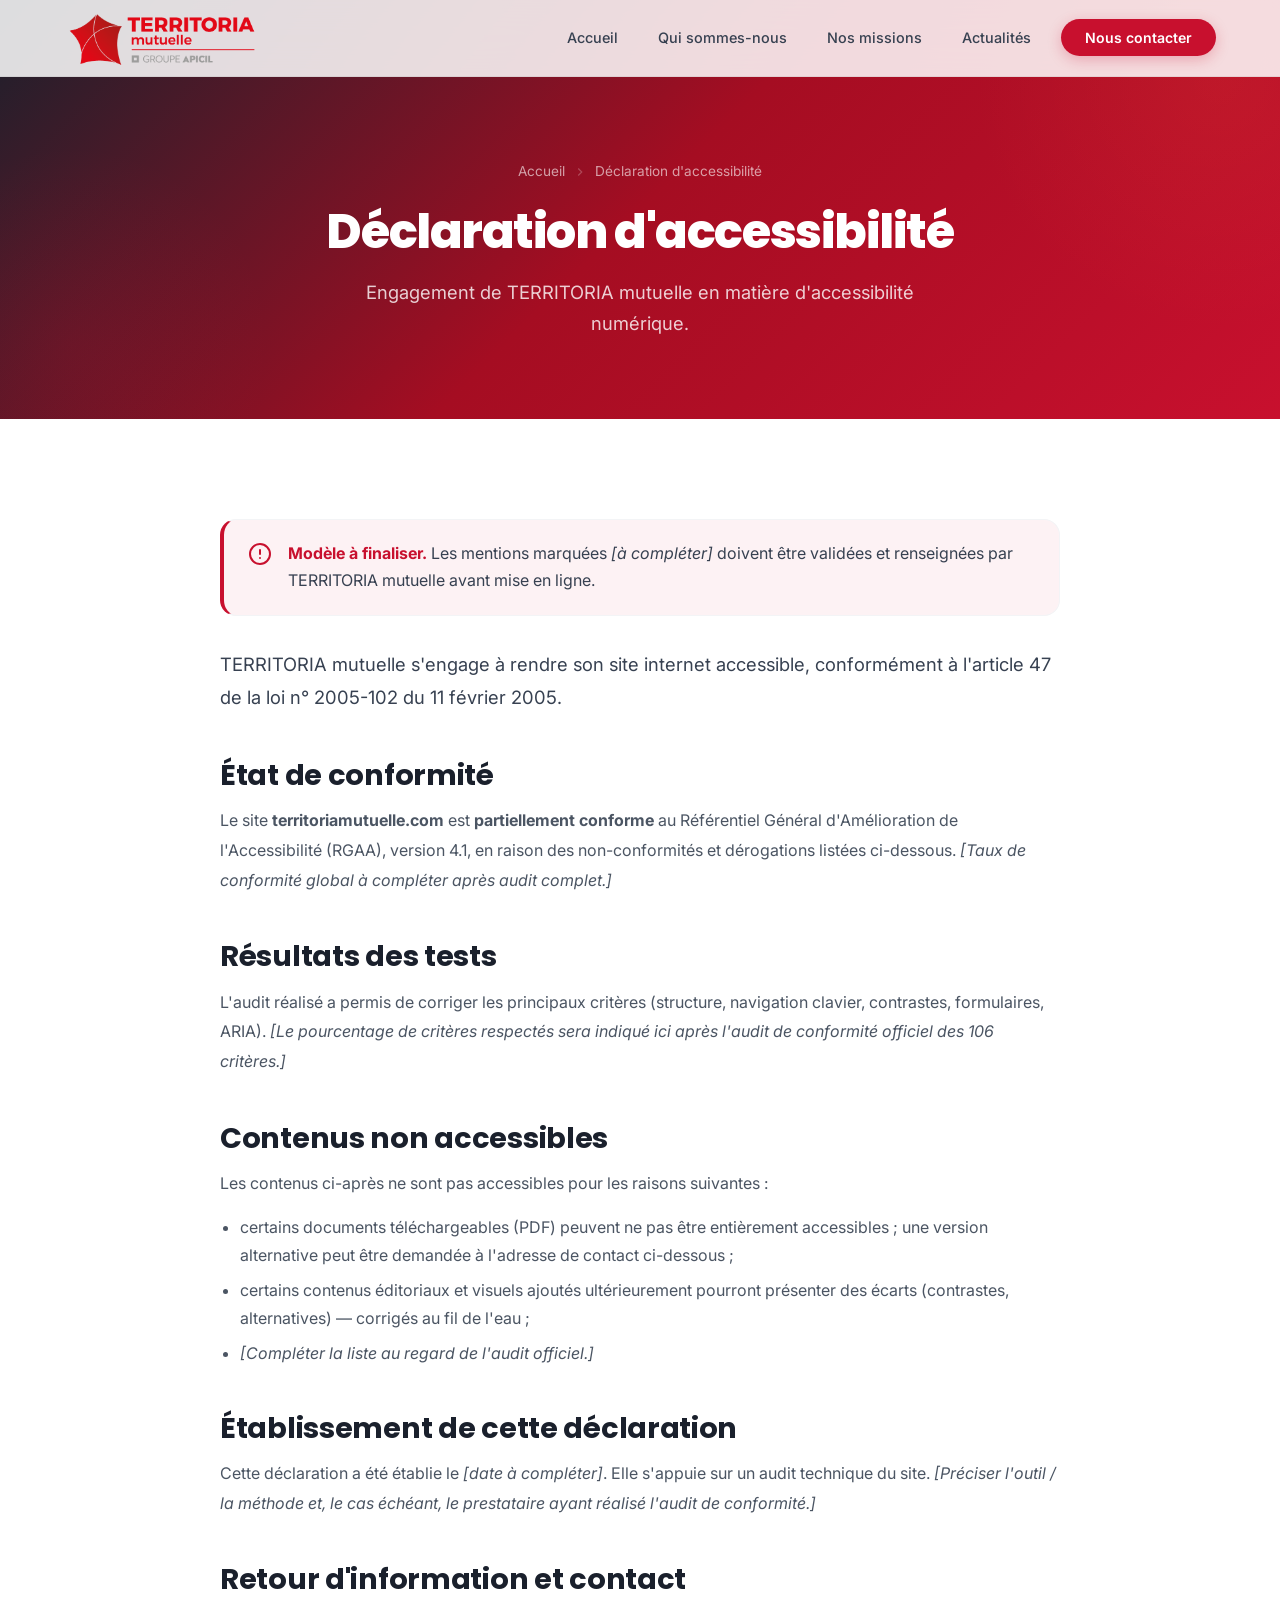
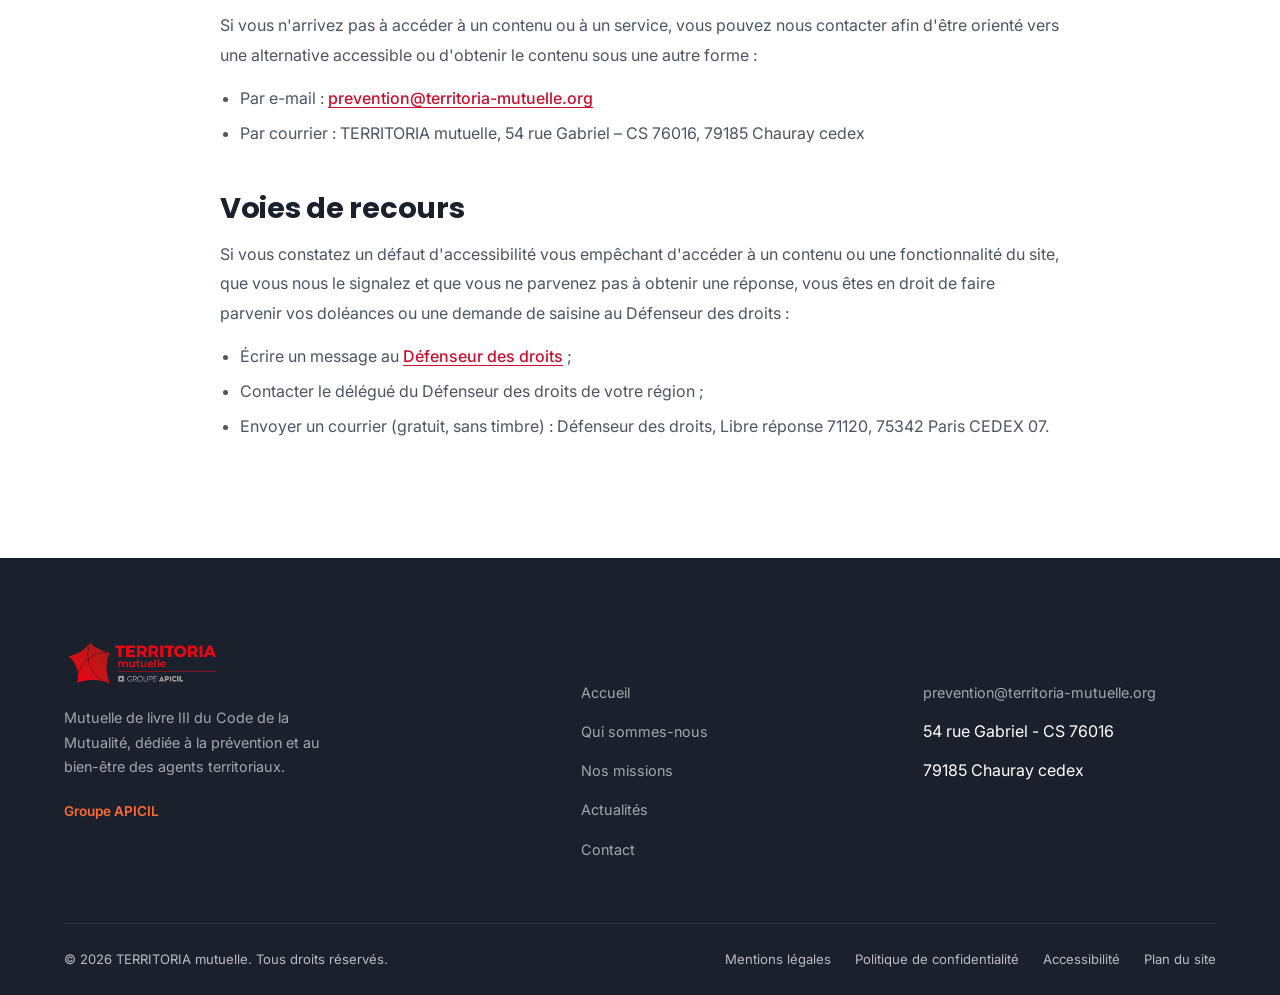
==== commit a9d2b637: "a11y(RGAA): 10.6, 12.1, 13.2, 13.6 — derniers écarts code - 10.6 : liens soulignés au sein du texte " ====
--- a/accessibilite.html
+++ b/accessibilite.html
@@ -119,7 +119,7 @@
                     <h2>Voies de recours</h2>
                     <p>Si vous constatez un d&eacute;faut d'accessibilit&eacute; vous emp&ecirc;chant d'acc&eacute;der &agrave; un contenu ou une fonctionnalit&eacute; du site, que vous nous le signalez et que vous ne parvenez pas &agrave; obtenir une r&eacute;ponse, vous &ecirc;tes en droit de faire parvenir vos dol&eacute;ances ou une demande de saisine au D&eacute;fenseur des droits&nbsp;:</p>
                     <ul>
-                        <li>&Eacute;crire un message au <a href="https://formulaire.defenseurdesdroits.fr/" target="_blank" rel="noopener">D&eacute;fenseur des droits</a> ;</li>
+                        <li>&Eacute;crire un message au <a href="https://formulaire.defenseurdesdroits.fr/" target="_blank" rel="noopener">D&eacute;fenseur des droits<span class="visually-hidden"> (nouvelle fenêtre)</span></a> ;</li>
                         <li>Contacter le d&eacute;l&eacute;gu&eacute; du D&eacute;fenseur des droits de votre r&eacute;gion ;</li>
                         <li>Envoyer un courrier (gratuit, sans timbre)&nbsp;: D&eacute;fenseur des droits, Libre r&eacute;ponse 71120, 75342 Paris CEDEX 07.</li>
                     </ul>
@@ -163,6 +163,7 @@
                     <a href="mentions-legales.html">Mentions l&eacute;gales</a>
                     <a href="politique-confidentialite.html">Politique de confidentialit&eacute;</a>
                     <a href="accessibilite.html">Accessibilit&eacute;</a>
+                    <a href="plan-du-site.html">Plan du site</a>
                 </div>
             </div>
         </div>
--- a/style.css
+++ b/style.css
@@ -2903,3 +2903,15 @@
 .field-error::before {
   content: "⚠"; font-size: 0.9em;
 }
+
+/* RGAA 10.6 : liens identifiables au sein du texte (soulignement) */
+.prose-section p a,
+.prose-section li a,
+#articleBody a:not(.download-link),
+.info-banner a,
+.mission-block a,
+.contact-note p a,
+.lead a {
+  text-decoration: underline;
+  text-underline-offset: 3px;
+}
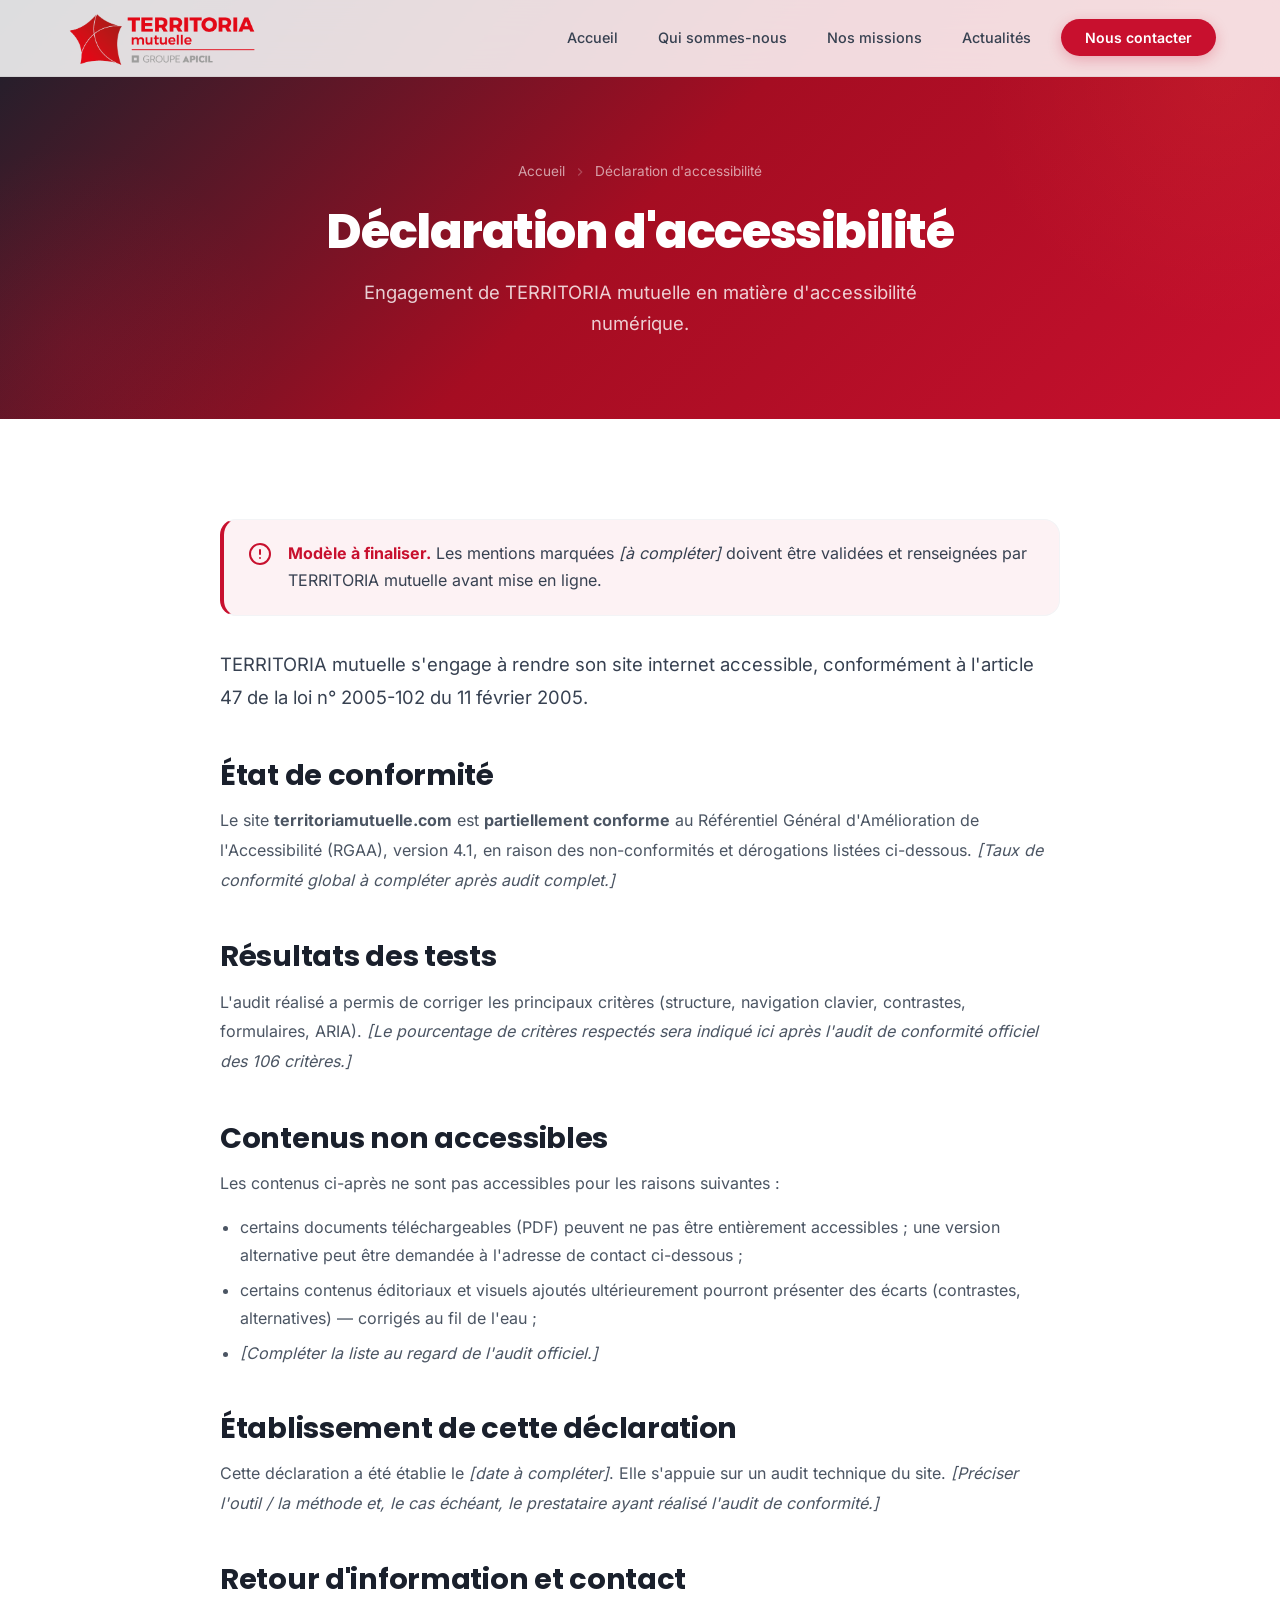
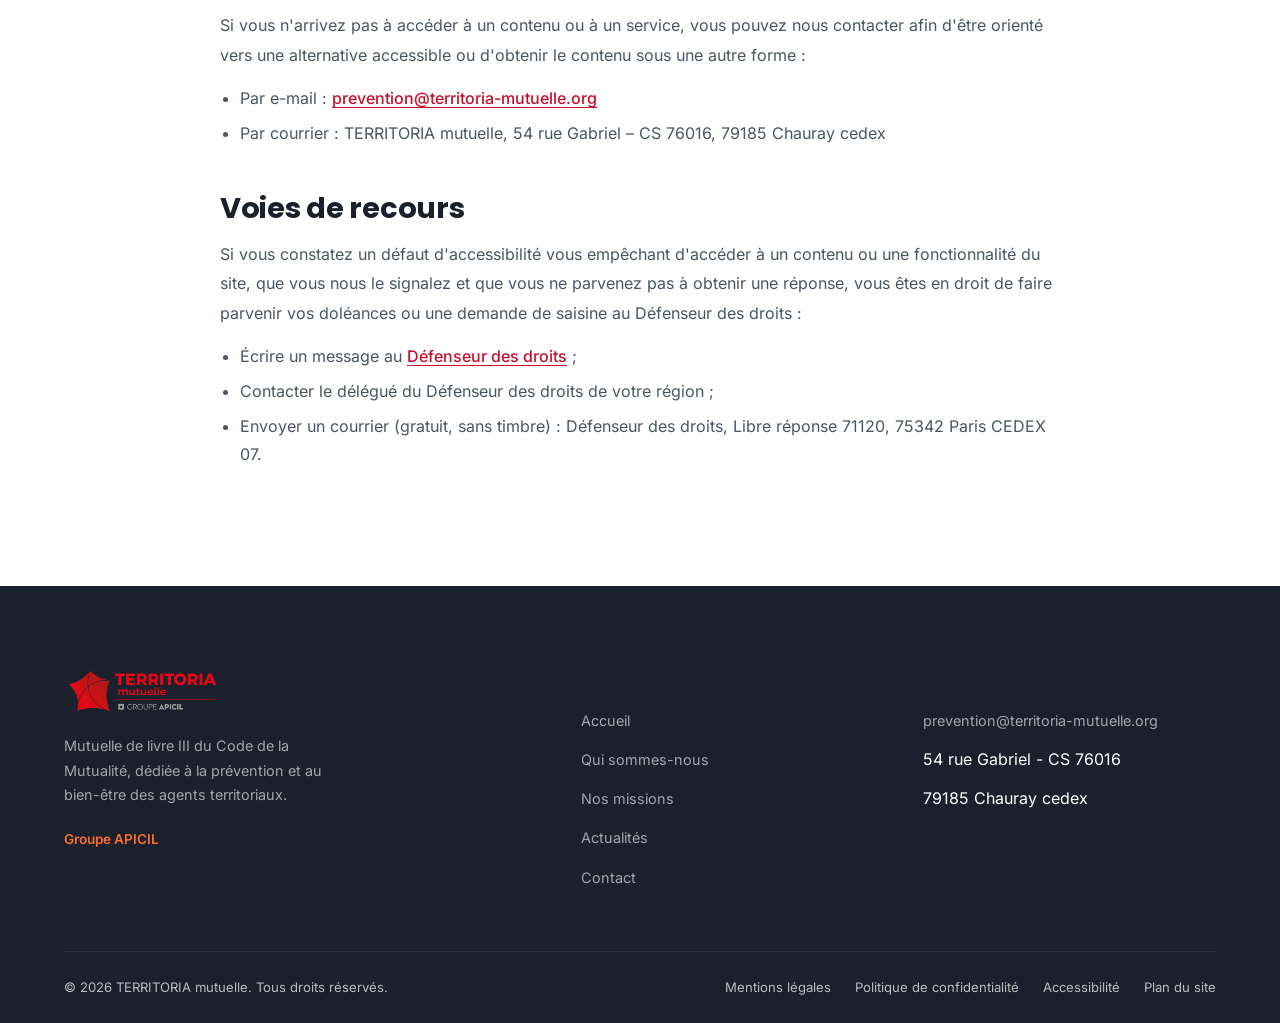
==== commit 6f6e0f75: "privacy/perf: auto-hébergement des polices + hébergeur Hostinger - Polices Inter/Poppins (OFL) héber" ====
--- a/accessibilite.html
+++ b/accessibilite.html
@@ -20,9 +20,7 @@
     <link rel="canonical" href="https://territoriamutuelle.com/">
 
     <!-- Fonts -->
-    <link rel="preconnect" href="https://fonts.googleapis.com">
-    <link rel="preconnect" href="https://fonts.gstatic.com" crossorigin>
-    <link href="https://fonts.googleapis.com/css2?family=Inter:wght@400;500;600;700&family=Poppins:wght@600;700;800&display=swap" rel="stylesheet">
+    <link rel="stylesheet" href="assets/fonts/fonts.css">
 
     <link rel="stylesheet" href="style.css">
 </head>
--- a/assets/fonts/fonts.css
+++ b/assets/fonts/fonts.css
@@ -0,0 +1,126 @@
+/* latin-ext */
+@font-face {
+  font-family: 'Inter';
+  font-style: normal;
+  font-weight: 400;
+  font-display: swap;
+  src: url(inter-400-latin-ext.woff2) format('woff2');
+  unicode-range: U+0100-02BA, U+02BD-02C5, U+02C7-02CC, U+02CE-02D7, U+02DD-02FF, U+0304, U+0308, U+0329, U+1D00-1DBF, U+1E00-1E9F, U+1EF2-1EFF, U+2020, U+20A0-20AB, U+20AD-20C0, U+2113, U+2C60-2C7F, U+A720-A7FF;
+}
+/* latin */
+@font-face {
+  font-family: 'Inter';
+  font-style: normal;
+  font-weight: 400;
+  font-display: swap;
+  src: url(inter-400-latin.woff2) format('woff2');
+  unicode-range: U+0000-00FF, U+0131, U+0152-0153, U+02BB-02BC, U+02C6, U+02DA, U+02DC, U+0304, U+0308, U+0329, U+2000-206F, U+20AC, U+2122, U+2191, U+2193, U+2212, U+2215, U+FEFF, U+FFFD;
+}
+/* latin-ext */
+@font-face {
+  font-family: 'Inter';
+  font-style: normal;
+  font-weight: 500;
+  font-display: swap;
+  src: url(inter-500-latin-ext.woff2) format('woff2');
+  unicode-range: U+0100-02BA, U+02BD-02C5, U+02C7-02CC, U+02CE-02D7, U+02DD-02FF, U+0304, U+0308, U+0329, U+1D00-1DBF, U+1E00-1E9F, U+1EF2-1EFF, U+2020, U+20A0-20AB, U+20AD-20C0, U+2113, U+2C60-2C7F, U+A720-A7FF;
+}
+/* latin */
+@font-face {
+  font-family: 'Inter';
+  font-style: normal;
+  font-weight: 500;
+  font-display: swap;
+  src: url(inter-500-latin.woff2) format('woff2');
+  unicode-range: U+0000-00FF, U+0131, U+0152-0153, U+02BB-02BC, U+02C6, U+02DA, U+02DC, U+0304, U+0308, U+0329, U+2000-206F, U+20AC, U+2122, U+2191, U+2193, U+2212, U+2215, U+FEFF, U+FFFD;
+}
+/* latin-ext */
+@font-face {
+  font-family: 'Inter';
+  font-style: normal;
+  font-weight: 600;
+  font-display: swap;
+  src: url(inter-600-latin-ext.woff2) format('woff2');
+  unicode-range: U+0100-02BA, U+02BD-02C5, U+02C7-02CC, U+02CE-02D7, U+02DD-02FF, U+0304, U+0308, U+0329, U+1D00-1DBF, U+1E00-1E9F, U+1EF2-1EFF, U+2020, U+20A0-20AB, U+20AD-20C0, U+2113, U+2C60-2C7F, U+A720-A7FF;
+}
+/* latin */
+@font-face {
+  font-family: 'Inter';
+  font-style: normal;
+  font-weight: 600;
+  font-display: swap;
+  src: url(inter-600-latin.woff2) format('woff2');
+  unicode-range: U+0000-00FF, U+0131, U+0152-0153, U+02BB-02BC, U+02C6, U+02DA, U+02DC, U+0304, U+0308, U+0329, U+2000-206F, U+20AC, U+2122, U+2191, U+2193, U+2212, U+2215, U+FEFF, U+FFFD;
+}
+/* latin-ext */
+@font-face {
+  font-family: 'Inter';
+  font-style: normal;
+  font-weight: 700;
+  font-display: swap;
+  src: url(inter-700-latin-ext.woff2) format('woff2');
+  unicode-range: U+0100-02BA, U+02BD-02C5, U+02C7-02CC, U+02CE-02D7, U+02DD-02FF, U+0304, U+0308, U+0329, U+1D00-1DBF, U+1E00-1E9F, U+1EF2-1EFF, U+2020, U+20A0-20AB, U+20AD-20C0, U+2113, U+2C60-2C7F, U+A720-A7FF;
+}
+/* latin */
+@font-face {
+  font-family: 'Inter';
+  font-style: normal;
+  font-weight: 700;
+  font-display: swap;
+  src: url(inter-700-latin.woff2) format('woff2');
+  unicode-range: U+0000-00FF, U+0131, U+0152-0153, U+02BB-02BC, U+02C6, U+02DA, U+02DC, U+0304, U+0308, U+0329, U+2000-206F, U+20AC, U+2122, U+2191, U+2193, U+2212, U+2215, U+FEFF, U+FFFD;
+}
+/* latin-ext */
+@font-face {
+  font-family: 'Poppins';
+  font-style: normal;
+  font-weight: 600;
+  font-display: swap;
+  src: url(poppins-600-latin-ext.woff2) format('woff2');
+  unicode-range: U+0100-02BA, U+02BD-02C5, U+02C7-02CC, U+02CE-02D7, U+02DD-02FF, U+0304, U+0308, U+0329, U+1D00-1DBF, U+1E00-1E9F, U+1EF2-1EFF, U+2020, U+20A0-20AB, U+20AD-20C0, U+2113, U+2C60-2C7F, U+A720-A7FF;
+}
+/* latin */
+@font-face {
+  font-family: 'Poppins';
+  font-style: normal;
+  font-weight: 600;
+  font-display: swap;
+  src: url(poppins-600-latin.woff2) format('woff2');
+  unicode-range: U+0000-00FF, U+0131, U+0152-0153, U+02BB-02BC, U+02C6, U+02DA, U+02DC, U+0304, U+0308, U+0329, U+2000-206F, U+20AC, U+2122, U+2191, U+2193, U+2212, U+2215, U+FEFF, U+FFFD;
+}
+/* latin-ext */
+@font-face {
+  font-family: 'Poppins';
+  font-style: normal;
+  font-weight: 700;
+  font-display: swap;
+  src: url(poppins-700-latin-ext.woff2) format('woff2');
+  unicode-range: U+0100-02BA, U+02BD-02C5, U+02C7-02CC, U+02CE-02D7, U+02DD-02FF, U+0304, U+0308, U+0329, U+1D00-1DBF, U+1E00-1E9F, U+1EF2-1EFF, U+2020, U+20A0-20AB, U+20AD-20C0, U+2113, U+2C60-2C7F, U+A720-A7FF;
+}
+/* latin */
+@font-face {
+  font-family: 'Poppins';
+  font-style: normal;
+  font-weight: 700;
+  font-display: swap;
+  src: url(poppins-700-latin.woff2) format('woff2');
+  unicode-range: U+0000-00FF, U+0131, U+0152-0153, U+02BB-02BC, U+02C6, U+02DA, U+02DC, U+0304, U+0308, U+0329, U+2000-206F, U+20AC, U+2122, U+2191, U+2193, U+2212, U+2215, U+FEFF, U+FFFD;
+}
+/* latin-ext */
+@font-face {
+  font-family: 'Poppins';
+  font-style: normal;
+  font-weight: 800;
+  font-display: swap;
+  src: url(poppins-800-latin-ext.woff2) format('woff2');
+  unicode-range: U+0100-02BA, U+02BD-02C5, U+02C7-02CC, U+02CE-02D7, U+02DD-02FF, U+0304, U+0308, U+0329, U+1D00-1DBF, U+1E00-1E9F, U+1EF2-1EFF, U+2020, U+20A0-20AB, U+20AD-20C0, U+2113, U+2C60-2C7F, U+A720-A7FF;
+}
+/* latin */
+@font-face {
+  font-family: 'Poppins';
+  font-style: normal;
+  font-weight: 800;
+  font-display: swap;
+  src: url(poppins-800-latin.woff2) format('woff2');
+  unicode-range: U+0000-00FF, U+0131, U+0152-0153, U+02BB-02BC, U+02C6, U+02DA, U+02DC, U+0304, U+0308, U+0329, U+2000-206F, U+20AC, U+2122, U+2191, U+2193, U+2212, U+2215, U+FEFF, U+FFFD;
+}
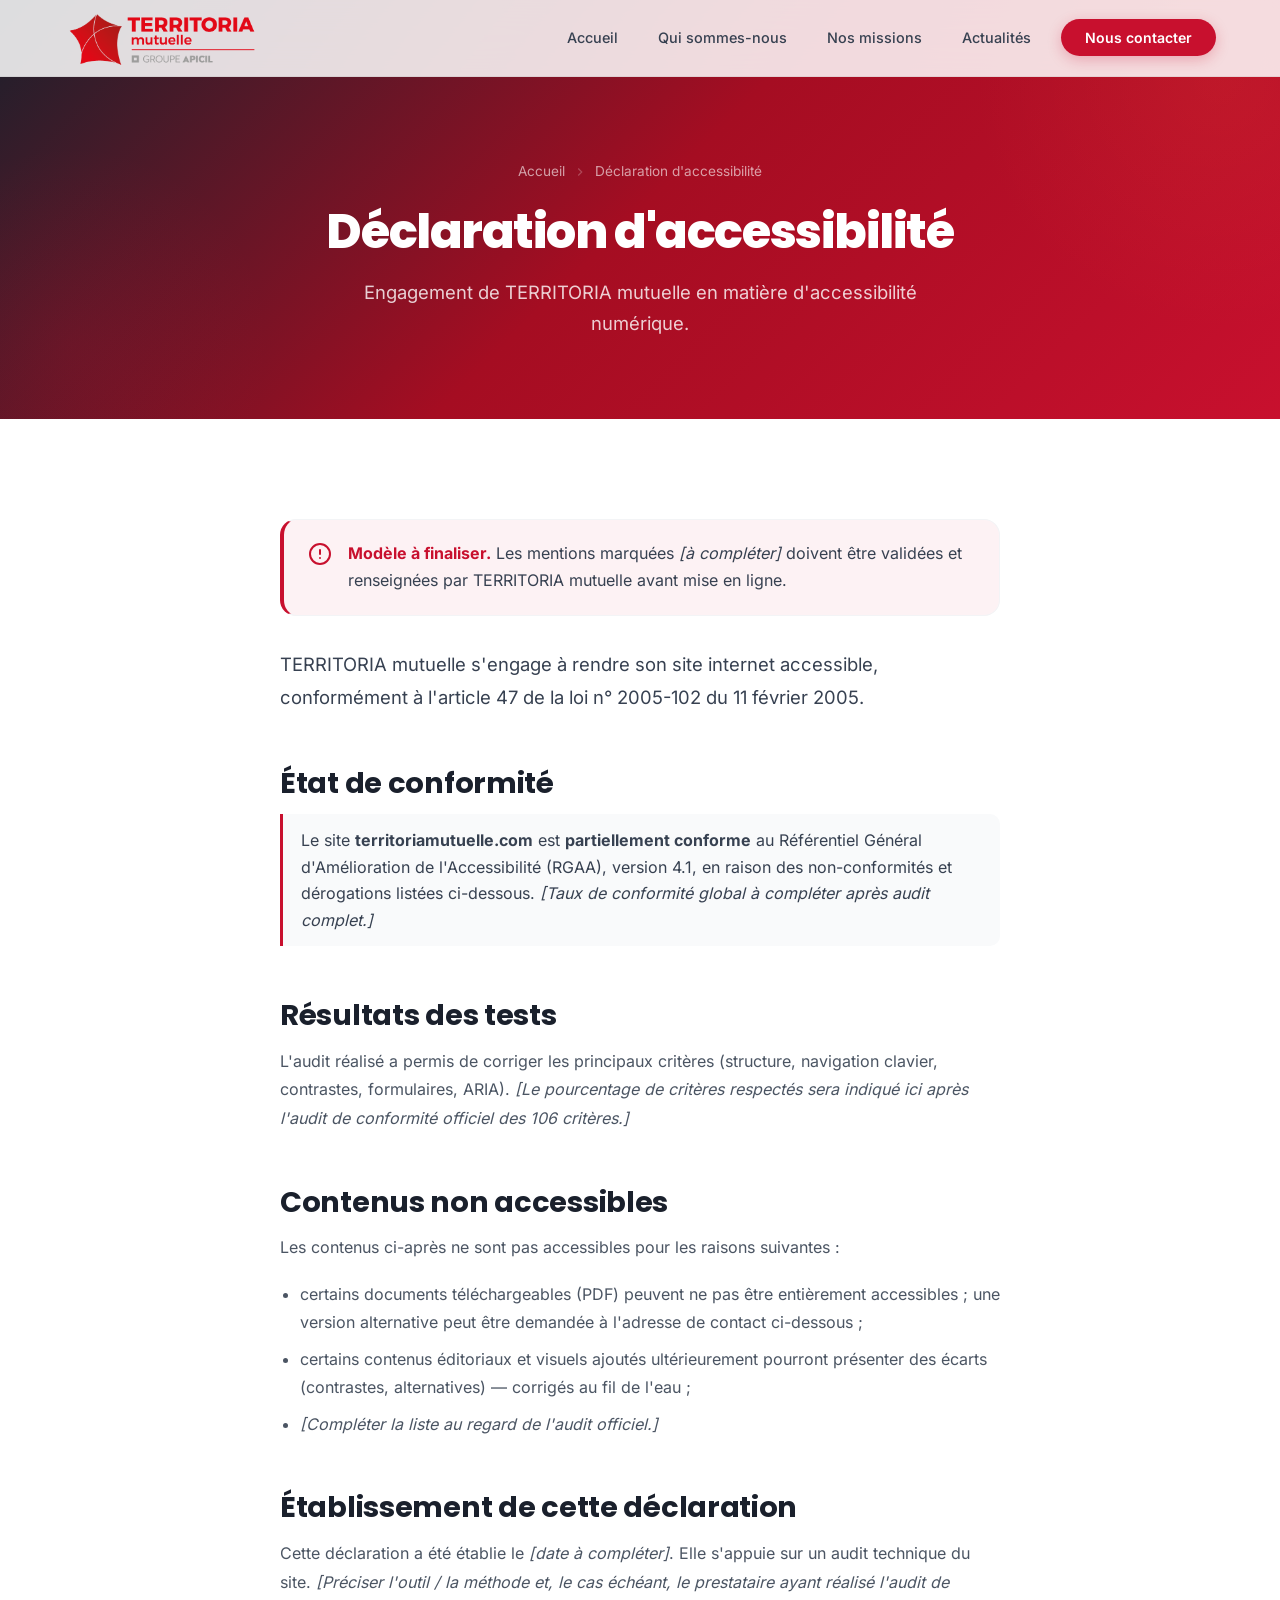
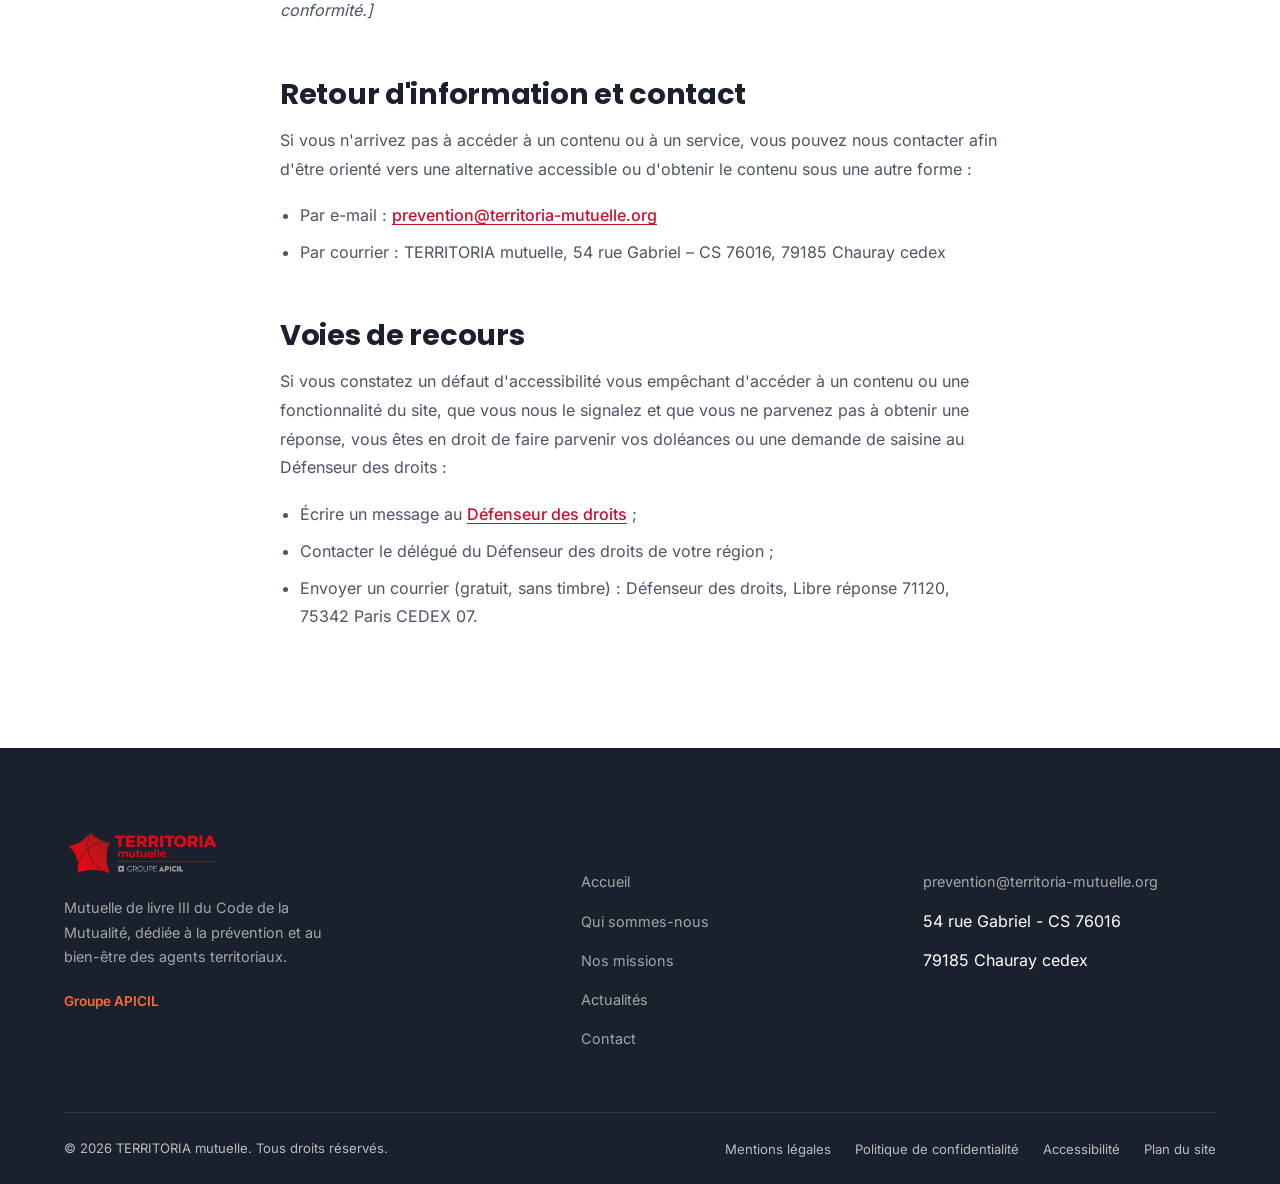
==== commit 86eb1f17: "Cache-busting des assets (CSS/JS/fonts) sur toutes les pages Ajoute un paramètre de version (?v=2026" ====
--- a/accessibilite.html
+++ b/accessibilite.html
@@ -20,9 +20,9 @@
     <link rel="canonical" href="https://territoriamutuelle.com/">
 
     <!-- Fonts -->
-    <link rel="stylesheet" href="assets/fonts/fonts.css">
+    <link rel="stylesheet" href="assets/fonts/fonts.css?v=20260908">
 
-    <link rel="stylesheet" href="style.css">
+    <link rel="stylesheet" href="style.css?v=20260908">
 </head>
 <body>
 
@@ -167,6 +167,6 @@
         </div>
     </footer>
 
-    <script src="script.js"></script>
+    <script src="script.js?v=20260908"></script>
 </body>
 </html>
--- a/style.css
+++ b/style.css
@@ -1891,14 +1891,14 @@
 /* ============================================
    PAGES DÉDIÉES — contenu "prose"
    ============================================ */
-.prose { max-width: 840px; margin: 0 auto; }
+.prose { max-width: 720px; margin: 0 auto; }
 .prose > .lead {
   font-size: 1.15rem;
   color: var(--gray-700);
   line-height: 1.8;
   margin-bottom: 8px;
 }
-.prose-section { margin-top: 44px; }
+.prose-section { margin-top: 52px; }
 .prose-section > h2 {
   font-size: clamp(1.35rem, 3vw, 1.8rem);
   font-weight: 700;
@@ -1911,11 +1911,23 @@
   color: var(--gray-900);
   margin: 26px 0 10px;
 }
-.prose-section p { color: var(--gray-600); line-height: 1.85; margin-bottom: 14px; }
+.prose-section p { color: var(--gray-600); line-height: 1.8; margin-bottom: 18px; }
 .prose-section ul { margin: 4px 0 18px; padding-left: 20px; }
-.prose-section li { color: var(--gray-600); line-height: 1.75; margin-bottom: 7px; }
+.prose-section li { color: var(--gray-600); line-height: 1.75; margin-bottom: 9px; }
 .prose-section a { color: var(--primary); font-weight: 500; }
 .prose-section a:hover { color: var(--primary-dark); }
+
+/* Paragraphes « terme : description » -> lignes scannables (au lieu d'un mur) */
+.prose-section p:has(> strong:first-child) {
+  margin: 0 0 10px;
+  padding: 13px 18px;
+  background: var(--gray-50);
+  border-left: 3px solid var(--primary);
+  border-radius: 0 10px 10px 0;
+  line-height: 1.65;
+  color: var(--gray-700);
+}
+.prose-section p:has(> strong:first-child) strong { color: var(--gray-900); }
 
 .prose-card {
   background: var(--white);
@@ -1927,6 +1939,26 @@
   box-shadow: var(--shadow-sm);
 }
 .prose-card h3 { margin-top: 0; }
+
+/* Photo éditoriale intégrée en tête de section (pages missions) */
+.section-figure {
+  margin: 10px 0 28px;
+}
+.section-figure img {
+  width: 100%;
+  aspect-ratio: 16 / 9;
+  max-height: 340px;
+  object-fit: cover;
+  border-radius: var(--radius-lg);
+  display: block;
+  box-shadow: var(--shadow-sm);
+}
+.section-figure figcaption {
+  font-size: 0.8rem;
+  color: var(--gray-500);
+  margin-top: 8px;
+  font-style: italic;
+}
 
 /* Bandeau d'information (offre en cours) */
 .info-banner {
@@ -2915,3 +2947,28 @@
   text-decoration: underline;
   text-underline-offset: 3px;
 }
+
+/* ===== Cartes mission avec visuel latéral (page récap Nos missions) ===== */
+.mission-card--media {
+  display: grid;
+  grid-template-columns: minmax(0, 0.9fr) minmax(0, 1.1fr);
+  padding: 0;
+  overflow: hidden;
+  align-items: stretch;
+}
+.mission-card--media .mission-card-media { margin: 0; display: block; }
+.mission-card--media .mission-card-media img {
+  width: 100%;
+  height: 100%;
+  min-height: 340px;
+  object-fit: cover;
+  display: block;
+}
+.mission-card--media .mission-card-main { padding: 44px 44px; }
+.mission-card--media.reverse .mission-card-media { order: 2; }
+@media (max-width: 860px) {
+  .mission-card--media { grid-template-columns: 1fr; padding: 0; }
+  .mission-card--media.reverse .mission-card-media { order: 0; }
+  .mission-card--media .mission-card-media img { min-height: 200px; max-height: 280px; }
+  .mission-card--media .mission-card-main { padding: 30px 26px; }
+}
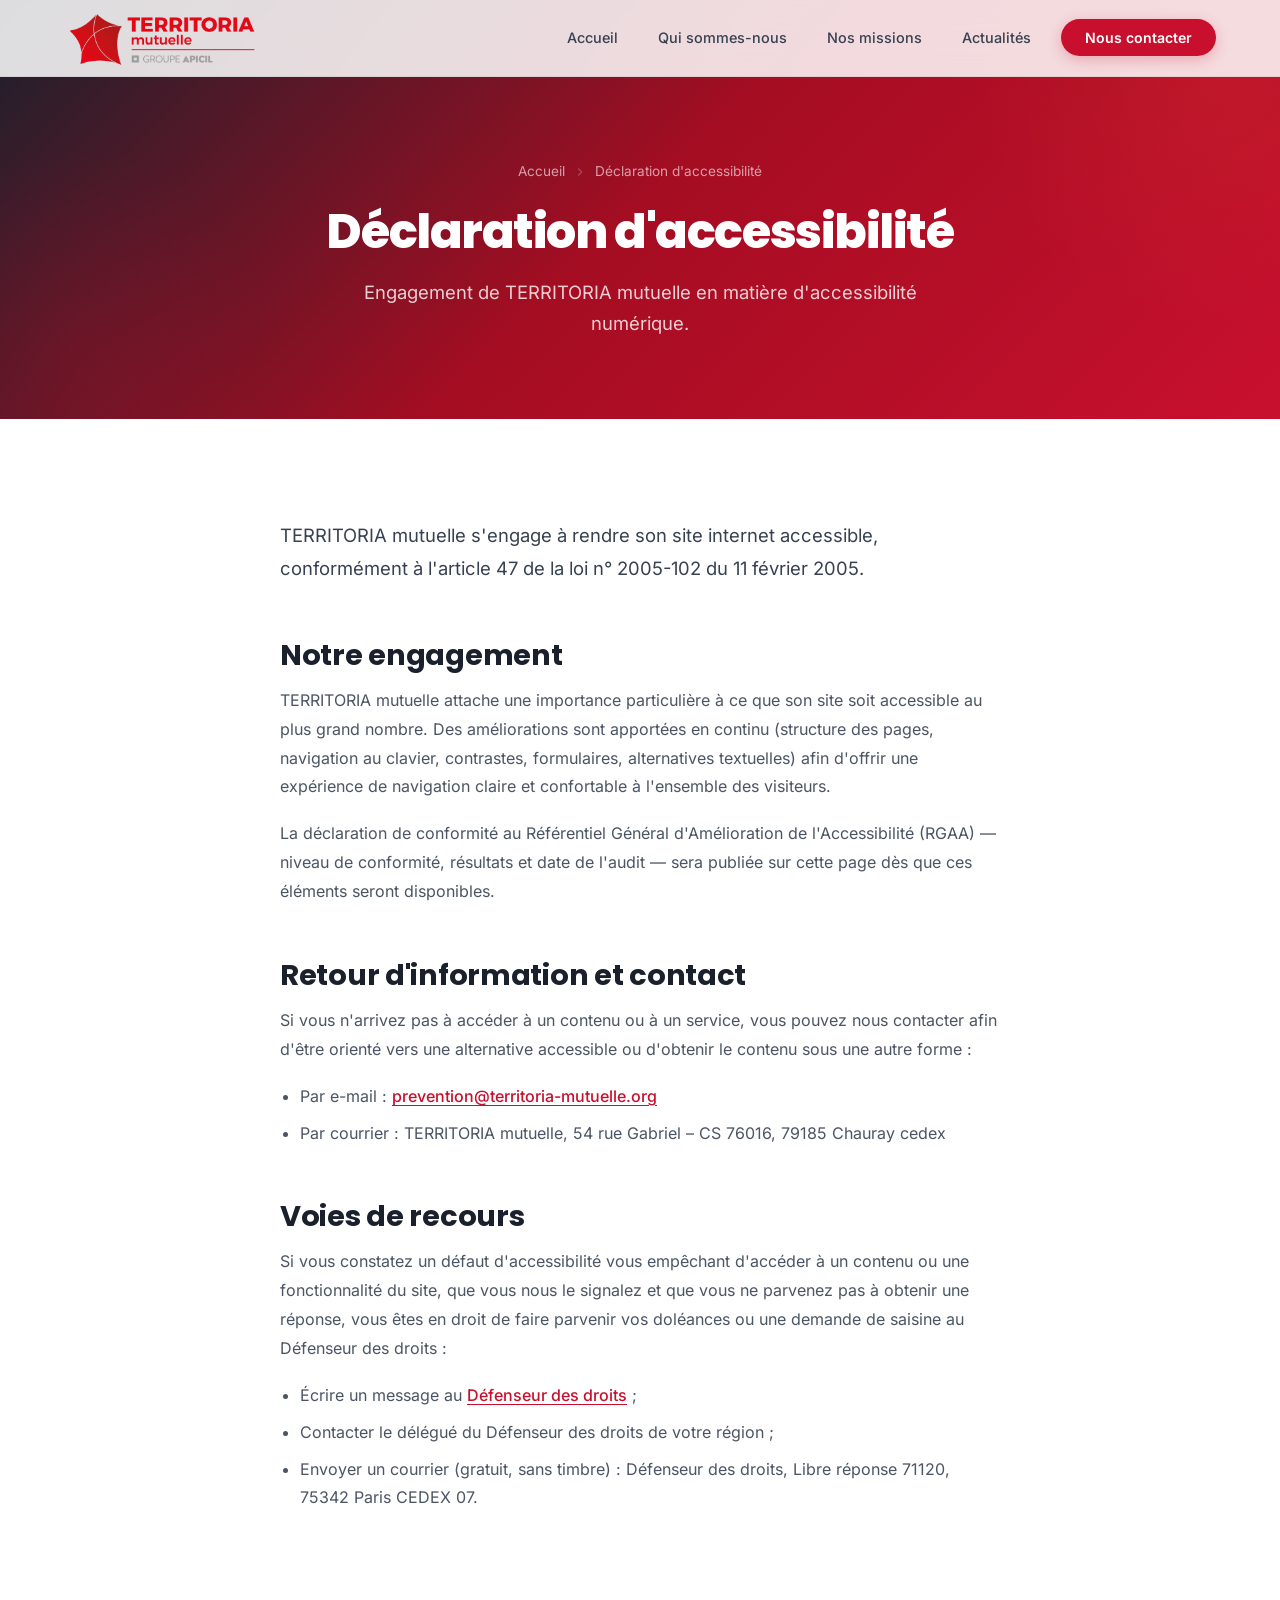
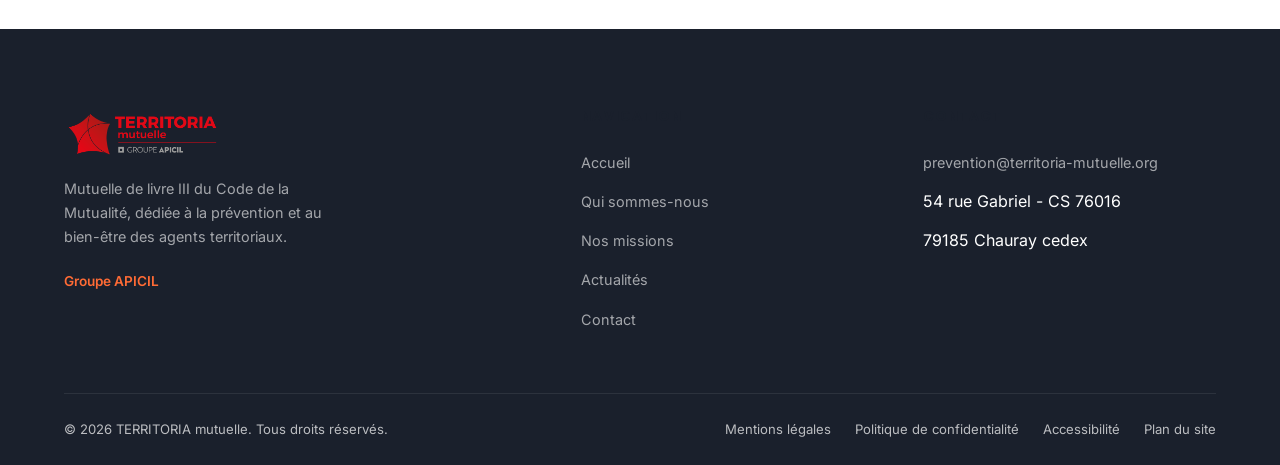
==== commit 2a64b36d: "Retours Adrien: présentation APICIL, accessibilité, classement articles - Qui sommes-nous: logo GROU" ====
--- a/accessibilite.html
+++ b/accessibilite.html
@@ -15,14 +15,83 @@
     <meta property="og:image" content="assets/img/logo.png">
     <meta property="og:type" content="website">
     <meta property="og:locale" content="fr_FR">
+    <meta name="twitter:card" content="summary_large_image">
+    <meta name="twitter:image" content="https://territoriamutuelle.com/assets/img/logo.png">
 
     <!-- Canonical -->
-    <link rel="canonical" href="https://territoriamutuelle.com/">
+    <link rel="canonical" href="https://territoriamutuelle.com/accessibilite.html">
 
     <!-- Fonts -->
     <link rel="stylesheet" href="assets/fonts/fonts.css?v=20260908">
 
     <link rel="stylesheet" href="style.css?v=20260908">
+    <!-- JSON-LD (données structurées) -->
+    <script type="application/ld+json">
+{
+  "@context": "https://schema.org",
+  "@graph": [
+    {
+      "@type": "Organization",
+      "@id": "https://territoriamutuelle.com/#organization",
+      "name": "TERRITORIA mutuelle",
+      "legalName": "TERRITORIA mutuelle",
+      "url": "https://territoriamutuelle.com/",
+      "logo": "https://territoriamutuelle.com/assets/img/logo.png",
+      "image": "https://territoriamutuelle.com/assets/img/logo.png",
+      "description": "Mutuelle de livre III du Code de la mutualité, dédiée à la prévention, la promotion de la santé, la qualité de vie et des conditions de travail (QVCT) et l'action sociale pour les collectivités territoriales et leurs agents.",
+      "disambiguatingDescription": "TERRITORIA mutuelle, centrée sur la prévention et la promotion de la santé, est distincte de TERRITORIA prévoyance, qui pilote les contrats santé et prévoyance. Les deux entités partagent la marque TERRITORIA au sein du groupe APICIL.",
+      "parentOrganization": {
+        "@type": "Organization",
+        "name": "Groupe APICIL",
+        "url": "https://www.groupe-apicil.com/"
+      },
+      "address": {
+        "@type": "PostalAddress",
+        "streetAddress": "54 rue Gabriel - CS 76016",
+        "postalCode": "79185",
+        "addressLocality": "Chauray",
+        "addressCountry": "FR"
+      },
+      "email": "prevention@territoria-mutuelle.org",
+      "identifier": {
+        "@type": "PropertyValue",
+        "propertyID": "SIREN",
+        "value": "483041307"
+      },
+      "areaServed": {
+        "@type": "Country",
+        "name": "France"
+      },
+      "knowsAbout": [
+        "prévention en santé",
+        "promotion de la santé",
+        "qualité de vie et conditions de travail (QVCT)",
+        "action sociale",
+        "collectivités territoriales",
+        "fonction publique territoriale",
+        "agents territoriaux"
+      ]
+    },
+    {
+      "@type": "BreadcrumbList",
+      "itemListElement": [
+        {
+          "@type": "ListItem",
+          "position": 1,
+          "name": "Accueil",
+          "item": "https://territoriamutuelle.com/"
+        },
+        {
+          "@type": "ListItem",
+          "position": 2,
+          "name": "Déclaration d'accessibilité",
+          "item": "https://territoriamutuelle.com/accessibilite.html"
+        }
+      ]
+    }
+  ]
+}
+    </script>
 </head>
 <body>
 
@@ -33,7 +102,7 @@
     <header class="header" id="header">
         <div class="container">
             <a href="index.html" class="logo">
-                <img src="assets/img/logo.png" alt="TERRITORIA mutuelle - Groupe APICIL">
+                <img src="assets/img/logo.png" alt="TERRITORIA mutuelle - Groupe APICIL" width="596" height="183">
             </a>
             <nav class="nav" id="nav" aria-label="Menu principal">
                 <ul class="nav-list">
@@ -73,35 +142,12 @@
     <section class="section section-white">
         <div class="container">
             <div class="prose reveal">
-                <div class="info-banner reveal">
-                    <svg aria-hidden="true" focusable="false" width="24" height="24" viewBox="0 0 24 24" fill="none" stroke="currentColor" stroke-width="2" stroke-linecap="round" stroke-linejoin="round"><circle cx="12" cy="12" r="10"/><line x1="12" y1="8" x2="12" y2="12"/><line x1="12" y1="16" x2="12.01" y2="16"/></svg>
-                    <p><strong>Mod&egrave;le &agrave; finaliser.</strong> Les mentions marqu&eacute;es <em>[&agrave; compl&eacute;ter]</em> doivent &ecirc;tre valid&eacute;es et renseign&eacute;es par TERRITORIA mutuelle avant mise en ligne.</p>
-                </div>
                 <p class="lead">TERRITORIA mutuelle s'engage &agrave; rendre son site internet accessible, conform&eacute;ment &agrave; l'article 47 de la loi n&deg;&nbsp;2005-102 du 11&nbsp;f&eacute;vrier 2005.</p>
 
                 <div class="prose-section">
-                    <h2>&Eacute;tat de conformit&eacute;</h2>
-                    <p>Le site <strong>territoriamutuelle.com</strong> est <strong>partiellement conforme</strong> au R&eacute;f&eacute;rentiel G&eacute;n&eacute;ral d'Am&eacute;lioration de l'Accessibilit&eacute; (RGAA), version&nbsp;4.1, en raison des non-conformit&eacute;s et d&eacute;rogations list&eacute;es ci-dessous. <em>[Taux de conformit&eacute; global &agrave; compl&eacute;ter apr&egrave;s audit complet.]</em></p>
-                </div>
-
-                <div class="prose-section">
-                    <h2>R&eacute;sultats des tests</h2>
-                    <p>L'audit r&eacute;alis&eacute; a permis de corriger les principaux crit&egrave;res (structure, navigation clavier, contrastes, formulaires, ARIA). <em>[Le pourcentage de crit&egrave;res respect&eacute;s sera indiqu&eacute; ici apr&egrave;s l'audit de conformit&eacute; officiel des 106 crit&egrave;res.]</em></p>
-                </div>
-
-                <div class="prose-section">
-                    <h2>Contenus non accessibles</h2>
-                    <p>Les contenus ci-apr&egrave;s ne sont pas accessibles pour les raisons suivantes&nbsp;:</p>
-                    <ul>
-                        <li>certains documents t&eacute;l&eacute;chargeables (PDF) peuvent ne pas &ecirc;tre enti&egrave;rement accessibles ; une version alternative peut &ecirc;tre demand&eacute;e &agrave; l'adresse de contact ci-dessous ;</li>
-                        <li>certains contenus &eacute;ditoriaux et visuels ajout&eacute;s ult&eacute;rieurement pourront pr&eacute;senter des &eacute;carts (contrastes, alternatives) &mdash; corrig&eacute;s au fil de l'eau ;</li>
-                        <li><em>[Compl&eacute;ter la liste au regard de l'audit officiel.]</em></li>
-                    </ul>
-                </div>
-
-                <div class="prose-section">
-                    <h2>&Eacute;tablissement de cette d&eacute;claration</h2>
-                    <p>Cette d&eacute;claration a &eacute;t&eacute; &eacute;tablie le <em>[date &agrave; compl&eacute;ter]</em>. Elle s'appuie sur un audit technique du site. <em>[Pr&eacute;ciser l'outil / la m&eacute;thode et, le cas &eacute;ch&eacute;ant, le prestataire ayant r&eacute;alis&eacute; l'audit de conformit&eacute;.]</em></p>
+                    <h2>Notre engagement</h2>
+                    <p>TERRITORIA mutuelle attache une importance particuli&egrave;re &agrave; ce que son site soit accessible au plus grand nombre. Des am&eacute;liorations sont apport&eacute;es en continu (structure des pages, navigation au clavier, contrastes, formulaires, alternatives textuelles) afin d'offrir une exp&eacute;rience de navigation claire et confortable &agrave; l'ensemble des visiteurs.</p>
+                    <p>La d&eacute;claration de conformit&eacute; au R&eacute;f&eacute;rentiel G&eacute;n&eacute;ral d'Am&eacute;lioration de l'Accessibilit&eacute; (RGAA) &mdash; niveau de conformit&eacute;, r&eacute;sultats et date de l'audit &mdash; sera publi&eacute;e sur cette page d&egrave;s que ces &eacute;l&eacute;ments seront disponibles.</p>
                 </div>
 
                 <div class="prose-section">
@@ -132,7 +178,7 @@
         <div class="container">
             <div class="footer-grid">
                 <div class="footer-col">
-                    <img src="assets/img/logo.png" alt="TERRITORIA mutuelle" class="footer-logo">
+                    <img src="assets/img/logo.png" alt="TERRITORIA mutuelle" class="footer-logo" width="596" height="183">
                     <p class="footer-desc">Mutuelle de livre III du Code de la Mutualit&eacute;, d&eacute;di&eacute;e &agrave; la pr&eacute;vention et au bien-&ecirc;tre des agents territoriaux.</p>
                     <p class="footer-group">Groupe APICIL</p>
                 </div>
--- a/style.css
+++ b/style.css
@@ -1889,6 +1889,246 @@
 .mission-more { margin-top: 32px; }
 
 /* ============================================
+   NOS MISSIONS — accès rapide (5 pictos)
+   ============================================ */
+.mission-nav {
+  display: grid;
+  grid-template-columns: repeat(5, 1fr);
+  gap: 18px;
+  margin-top: 44px;
+}
+.mission-nav-item {
+  display: flex;
+  flex-direction: column;
+  align-items: center;
+  text-align: center;
+  gap: 12px;
+  padding: 26px 16px 22px;
+  background: var(--white);
+  border: 1px solid var(--gray-100);
+  border-top: 3px solid var(--primary);
+  border-radius: var(--radius-lg);
+  box-shadow: var(--shadow-sm);
+  color: var(--gray-800);
+  text-decoration: none;
+  transition: transform var(--duration), box-shadow var(--duration), border-color var(--duration);
+}
+.mission-nav-item:hover,
+.mission-nav-item:focus-visible {
+  transform: translateY(-4px);
+  box-shadow: var(--shadow-lg);
+  border-color: var(--gray-200);
+}
+.mission-nav-icon {
+  display: inline-flex;
+  align-items: center;
+  justify-content: center;
+  width: 56px;
+  height: 56px;
+  border-radius: var(--radius-full);
+  background: var(--primary-glow);
+  color: var(--primary);
+}
+.mission-nav-icon svg { width: 26px; height: 26px; }
+.mission-nav-num {
+  font-family: var(--font-heading);
+  font-size: 0.8rem;
+  font-weight: 800;
+  letter-spacing: 0.08em;
+  color: var(--primary);
+  opacity: 0.55;
+}
+.mission-nav-title {
+  font-size: 0.95rem;
+  font-weight: 700;
+  line-height: 1.35;
+  color: var(--gray-900);
+}
+.mission-nav-item:hover .mission-nav-icon,
+.mission-nav-item:focus-visible .mission-nav-icon {
+  background: var(--primary);
+  color: var(--white);
+}
+
+/* ============================================
+   Commissions thématiques (gouvernance)
+   ============================================ */
+.commission-grid {
+  display: grid;
+  grid-template-columns: repeat(3, 1fr);
+  gap: 24px;
+  margin-top: 30px;
+}
+.commission-card {
+  position: relative;
+  display: flex;
+  flex-direction: column;
+  align-items: center;
+  text-align: center;
+  padding: 32px 22px 28px;
+  background: var(--white);
+  border: 1px solid var(--gray-100);
+  border-radius: var(--radius-xl);
+  box-shadow: var(--shadow-sm);
+  overflow: hidden;
+  transition: transform var(--duration), box-shadow var(--duration), border-color var(--duration);
+}
+.commission-card::before {
+  content: "";
+  position: absolute;
+  top: 0; left: 0; right: 0;
+  height: 4px;
+  background: linear-gradient(90deg, var(--primary) 0%, var(--primary-light) 100%);
+}
+.commission-card:hover {
+  transform: translateY(-6px);
+  box-shadow: var(--shadow-xl);
+  border-color: var(--gray-200);
+}
+.commission-photo {
+  width: 104px;
+  height: 104px;
+  border-radius: var(--radius-full);
+  object-fit: cover;
+  border: 4px solid var(--white);
+  box-shadow: 0 0 0 2px rgba(200, 16, 46, 0.28), var(--shadow-md);
+  margin-bottom: 18px;
+  transition: box-shadow var(--duration);
+}
+.commission-card:hover .commission-photo {
+  box-shadow: 0 0 0 3px var(--primary), var(--shadow-lg);
+}
+.commission-card .commission-name {
+  font-size: 1.02rem;
+  font-weight: 700;
+  line-height: 1.35;
+  color: var(--gray-900);
+  margin: 0 0 14px;
+  padding-bottom: 14px;
+  position: relative;
+  letter-spacing: -0.01em;
+}
+.commission-name::after {
+  content: "";
+  position: absolute;
+  left: 50%;
+  bottom: 0;
+  transform: translateX(-50%);
+  width: 30px;
+  height: 2px;
+  border-radius: 2px;
+  background: var(--primary);
+  opacity: 0.35;
+}
+.commission-pres {
+  font-size: 0.9rem;
+  color: var(--gray-600);
+  margin: 0;
+  line-height: 1.5;
+}
+.commission-pres strong { color: var(--primary); font-weight: 700; }
+@media (max-width: 760px) {
+  .commission-grid { grid-template-columns: 1fr; gap: 18px; max-width: 420px; margin-left: auto; margin-right: auto; }
+}
+
+/* ---- Trombinoscope du Bureau ---- */
+.bureau-grid {
+  display: flex;
+  flex-wrap: wrap;
+  justify-content: center;
+  gap: 24px;
+  margin-top: 34px;
+}
+.bureau-card {
+  position: relative;
+  flex: 1 1 212px;
+  max-width: 240px;
+  display: flex;
+  flex-direction: column;
+  align-items: center;
+  text-align: center;
+  padding: 32px 22px 28px;
+  background: var(--white);
+  border: 1px solid var(--gray-100);
+  border-radius: var(--radius-xl);
+  box-shadow: var(--shadow-sm);
+  overflow: hidden;
+  transition: transform var(--duration), box-shadow var(--duration), border-color var(--duration);
+}
+.bureau-card::before {
+  content: "";
+  position: absolute;
+  top: 0; left: 0; right: 0;
+  height: 4px;
+  background: linear-gradient(90deg, var(--primary) 0%, var(--primary-light) 100%);
+}
+.bureau-card:hover {
+  transform: translateY(-6px);
+  box-shadow: var(--shadow-xl);
+  border-color: var(--gray-200);
+}
+.bureau-photo {
+  width: 124px;
+  height: 124px;
+  border-radius: var(--radius-full);
+  object-fit: cover;
+  border: 4px solid var(--white);
+  box-shadow: 0 0 0 2px rgba(200, 16, 46, 0.28), var(--shadow-md);
+  margin-bottom: 18px;
+  transition: box-shadow var(--duration);
+}
+.bureau-card:hover .bureau-photo {
+  box-shadow: 0 0 0 3px var(--primary), var(--shadow-lg);
+}
+.bureau-card .bureau-name {
+  font-size: 1.08rem;
+  font-weight: 700;
+  color: var(--gray-900);
+  margin: 0 0 8px;
+  line-height: 1.3;
+  letter-spacing: -0.01em;
+}
+.bureau-card .bureau-role {
+  position: relative;
+  font-size: 0.82rem;
+  font-weight: 700;
+  color: var(--primary);
+  margin: 0 0 18px;
+  padding-bottom: 14px;
+  line-height: 1.4;
+}
+.bureau-role::after {
+  content: "";
+  position: absolute;
+  left: 50%;
+  bottom: 0;
+  transform: translateX(-50%);
+  width: 30px;
+  height: 2px;
+  border-radius: 2px;
+  background: var(--primary);
+  opacity: 0.35;
+}
+.bureau-bio {
+  font-size: 0.84rem;
+  color: var(--gray-600);
+  margin: 0;
+  line-height: 1.6;
+}
+@media (max-width: 520px) {
+  .bureau-card { flex-basis: 100%; max-width: 340px; }
+}
+
+@media (max-width: 860px) {
+  .mission-nav { grid-template-columns: repeat(2, 1fr); gap: 14px; }
+}
+@media (max-width: 420px) {
+  .mission-nav-item { padding: 20px 10px 18px; }
+  .mission-nav-icon { width: 48px; height: 48px; }
+  .mission-nav-title { font-size: 0.88rem; }
+}
+
+/* ============================================
    PAGES DÉDIÉES — contenu "prose"
    ============================================ */
 .prose { max-width: 720px; margin: 0 auto; }
@@ -1994,8 +2234,21 @@
   height: auto;
   object-fit: contain;
 }
+/* Logo conçu pour fond foncé (ex. ANDCDG, texte blanc) : pastille sombre pour le rendre lisible sur fond blanc */
+.partner-logo--dark {
+  max-width: 100%;
+  max-height: none;
+  width: 100%;
+  padding: 14px 16px;
+  background: #2d313a;
+  border-radius: var(--radius-md);
+  opacity: 1;
+  filter: none;
+  box-sizing: border-box;
+}
 @media (max-width: 640px) {
   .partner-item { grid-template-columns: 1fr; gap: 14px; }
+  .partner-logo--dark { max-width: 220px; }
 }
 
 .section--alt { background: var(--gray-50); }
@@ -2122,6 +2375,22 @@
 #articleBody a:not(.download-link) { color: var(--primary); font-weight: 500; }
 #articleBody ul { padding-left: 20px; margin-bottom: 16px; }
 #articleBody li { color: var(--gray-600); line-height: 1.75; margin-bottom: 6px; }
+#articleBody img { max-width: 100%; height: auto; }
+#articleBody .article-figure { margin: 20px 0 28px; }
+#articleBody .article-figure img {
+  display: block;
+  width: 100%;
+  border: 1px solid var(--gray-100);
+  border-radius: var(--radius-lg);
+  box-shadow: var(--shadow-sm);
+}
+#articleBody .article-figure figcaption {
+  margin-top: 10px;
+  font-size: 0.85rem;
+  color: var(--gray-500);
+  text-align: center;
+}
+#articleBody .article-figure figcaption a { color: var(--primary); font-weight: 600; }
 
 .blog-card {
   display: flex;
